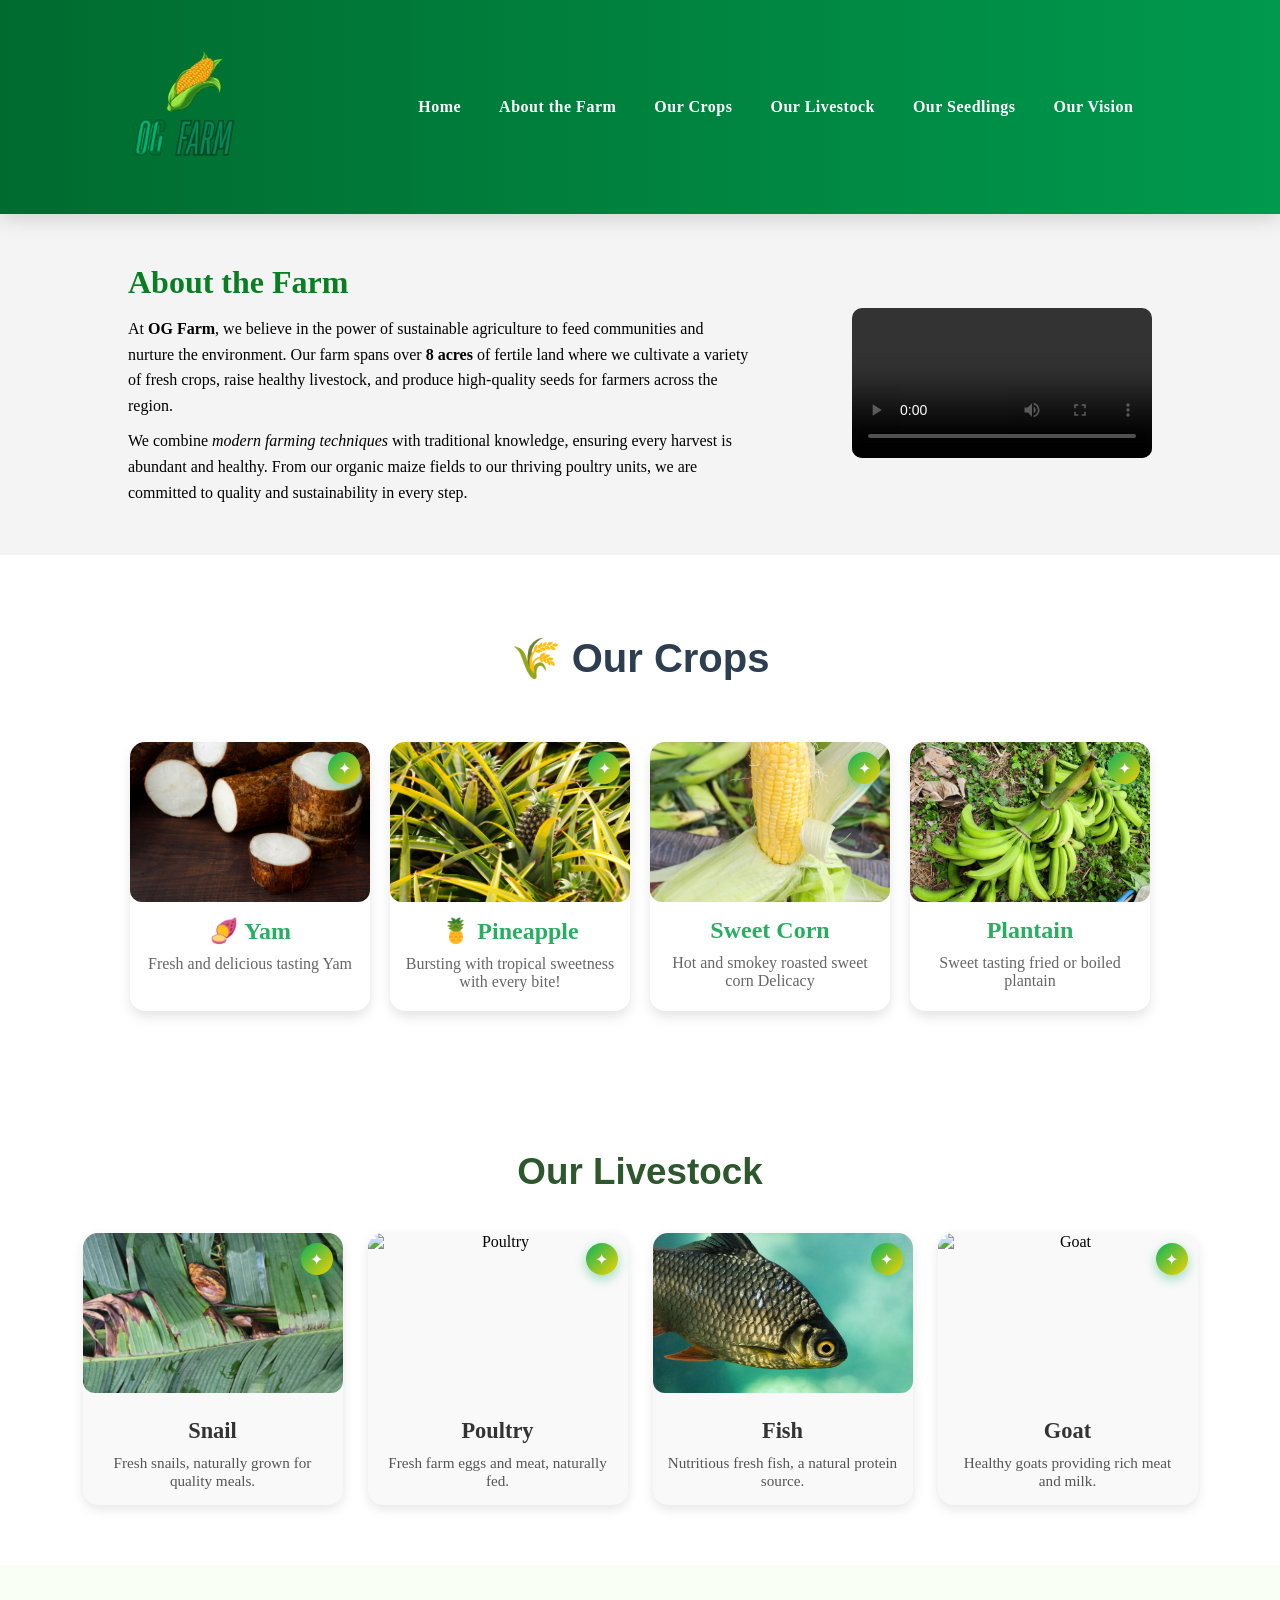
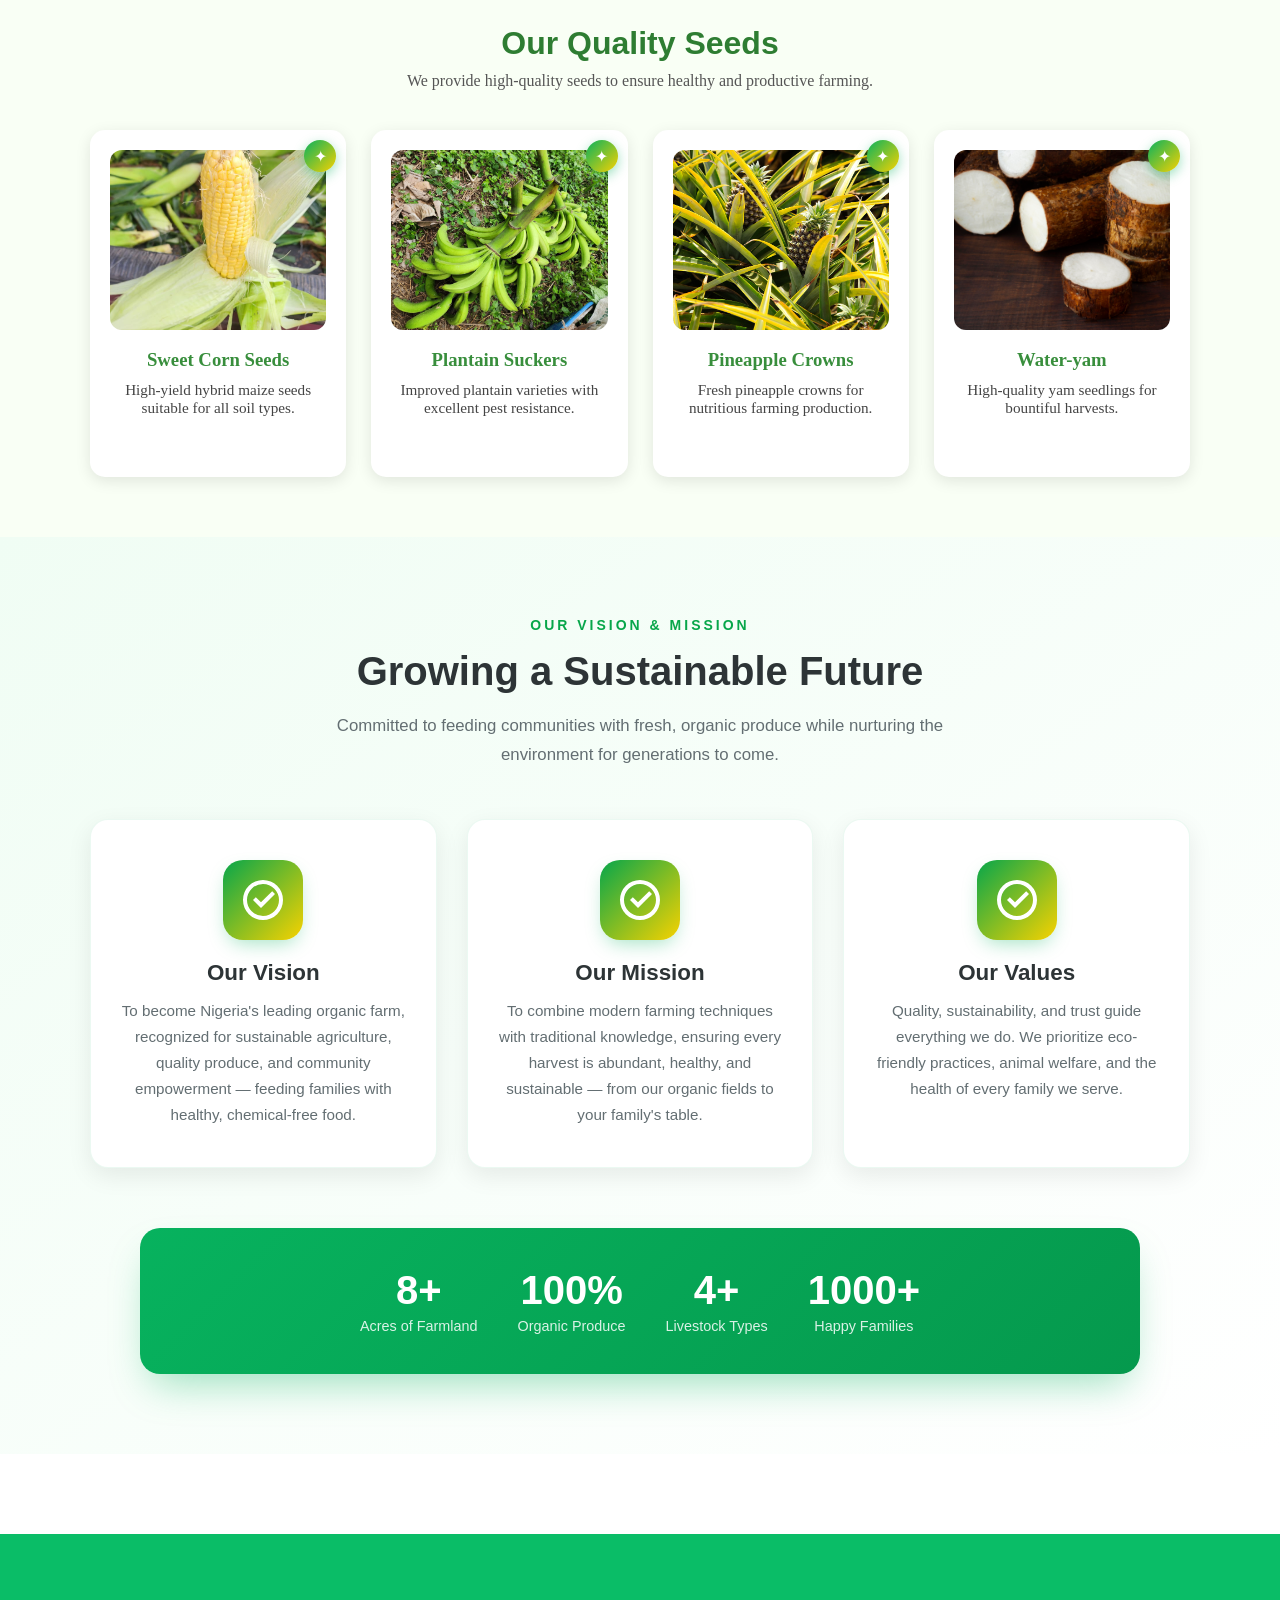
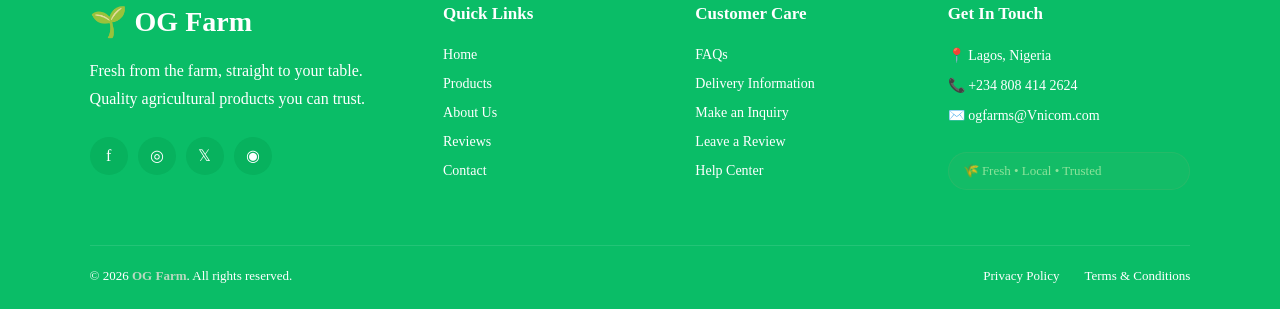
==== About.html @ d3a4b9f3 "initial" ====
<!DOCTYPE html>
<html lang="en">
<head>
    <meta charset="UTF-8">
    <meta name="viewport" content="width=device-width, initial-scale=1.0">
    <title>About the farm</title>
    <link rel="stylesheet" href="About.css">

</head>
<body>
    <header class="header-container">
        <div class="logo">
            <img src="./ABOUT_IMG_FOLDER/Logo copy.png" alt="Logo" />
        </div>
        <nav class="navbar-container">
            <ul class="nav-links" id="navLinks">
                <li><a href="./index.html">Home</a></li>
                <li><a href="#about-section">About the Farm</a></li>
                <li><a href="#crops-section">Our Crops</a></li>
                <li><a href="#livestock-section">Our Livestock</a></li>
                <li><a href="#seeds-section">Our Seedlings</a></li>
                <li><a href="#Vision">Our Vision</a></li>
            </ul>
            <div class="hamburger" id="hamburger" onclick="toggleMenu()">
                <span></span>
                <span></span>
                <span></span>
            </div>
        </nav>
    </header>
    <section id="about-section"></section>

    <section class="about-section">
        <div class="about-content">
            <div class="about-text">
                <h2>About the Farm</h2>
                <p>At <strong>OG Farm</strong>, we believe in the power of sustainable agriculture to feed communities and nurture the environment. Our farm spans over <strong>8 acres</strong> of fertile land where we cultivate a variety of fresh crops, raise healthy livestock, and produce high-quality seeds for farmers across the region.</p>
                
                <p>We combine <em>modern farming techniques</em> with traditional knowledge, ensuring every harvest is abundant and healthy. From our organic maize fields to our thriving poultry units, we are committed to quality and sustainability in every step.</p>
            </div>
            <div class="about-video">
                <video controls>
                    <source src="./ABOUT_IMG_FOLDER/WhatsApp Video 2025-08-15 at 6.25.29 AM.mp4" type="video/mp4">
                    Your browser does not support the video tag.
                </video>
        </div>
    </section>

    <!-- Our Crops Section -->
    <section id="crops-section"></section>
    <section class="crops-section">
      <h2>🌾 Our Crops</h2>
      
    
      <div class="crops-container">
        <div class="crop-card">
          <div class="image-wrapper">
            <img src="./ABOUT_IMG_FOLDER/white-yam.jpg" alt="Yam" class="front">
            <img src="./ABOUT_IMG_FOLDER/fried-yam.jpg" alt="Yam Meal" class="back">
          </div>
          <h3>🍠 Yam</h3>
          <p>Fresh and delicious tasting Yam</p>
          <div class="surprise-indicator">
            <span class="indicator-dot">✦</span>
            <div class="surprise-popup">
              <span class="surprise-emoji">🍠</span>
              <p>Did you know? Yam is one of the oldest cultivated crops in Africa!</p>
            </div>
          </div>
        </div>
    
        <div class="crop-card">
          <div class="image-wrapper">
            <img src="./ABOUT_IMG_FOLDER/pineapple-plant.jpg" alt="Pineapple" class="front">
            <img src="./ABOUT_IMG_FOLDER/pineapple-drink.jpg" alt="Pineapple Drink" class="back">
          </div>
          <h3>🍍 Pineapple</h3>
          <p>Bursting with tropical sweetness with every bite!</p>
          <div class="surprise-indicator">
            <span class="indicator-dot">✦</span>
            <div class="surprise-popup">
              <span class="surprise-emoji">🍍</span>
              <p>Surprise! Pineapples take up to 2 years to fully grow!</p>
            </div>
          </div>
        </div>
    
        <div class="crop-card">
          <div class="image-wrapper">
            <img src="./ABOUT_IMG_FOLDER/corn-maize.jpg" alt=" Sweet Corn" class="front">
            <img src="./ABOUT_IMG_FOLDER/grilled-corn-cobs-wood-background.jpg" alt="Corn Dish" class="back">
          </div>
          <h3>Sweet Corn</h3>
          <p>Hot and smokey roasted sweet corn Delicacy</p>
          <div class="surprise-indicator">
            <span class="indicator-dot">✦</span>
            <div class="surprise-popup">
              <span class="surprise-emoji">🌽</span>
              <p>Fun fact: One corn cob has about 800 kernels!</p>
            </div>
          </div>
        </div>

        <div class="crop-card">
          <div class="image-wrapper">
            <img src="./ABOUT_IMG_FOLDER/plantain.jpg" alt="Plantain" class="front">
            <img src="./ABOUT_IMG_FOLDER/fried-plantain.jpg" alt="Plantain Dish" class="back">
          </div>
          <h3>Plantain</h3>
          <p>Sweet tasting fried or boiled plantain</p>
          <div class="surprise-indicator">
            <span class="indicator-dot">✦</span>
            <div class="surprise-popup">
              <span class="surprise-emoji">🍌</span>
              <p>Surprise! Plantains are a great source of potassium and fiber!</p>
            </div>
          </div>
        </div>
      </div>
    </section>
<section id="livestock-section"></section>
<section class="livestock-section">
    <h2>Our Livestock</h2>
    <div class="livestock-cards">
  
      
      <div class="card">
        <div class="image-wrapper">
          <img src="./ABOUT_IMG_FOLDER/snail-in-pen.png" alt="Snail" class="front">
          <img src="./ABOUT_IMG_FOLDER/snail-meat.jpg" alt="Snail Dish" class="back">
        </div>
        <div class="card-content">
          <h3>Snail</h3>
          <p>Fresh snails, naturally grown for quality meals.</p>
        </div>
        <div class="surprise-indicator">
          <span class="indicator-dot">✦</span>
          <div class="surprise-popup">
            <span class="surprise-emoji">🐌</span>
            <p>Surprise! Snails can sleep for up to 3 years!</p>
          </div>
        </div>
      </div>
  
      <!-- Poultry -->
      <div class="card">
        <div class="image-wrapper">
          <img src="./ABOUT_IMG_FOLDER/brown-hens-farm.jpg" alt="Poultry" class="front">
          <img src="./ABOUT_IMG_FOLDER/chicken-dish.jpg" alt="chicken Dish" class="back">
        </div>
        <div class="card-content">
          <h3>Poultry</h3>
          <p>Fresh farm eggs and meat, naturally fed.</p>
        </div>
        <div class="surprise-indicator">
          <span class="indicator-dot">✦</span>
          <div class="surprise-popup">
            <span class="surprise-emoji">🐔</span>
            <p>Fun fact: A hen can lay about 300 eggs per year!</p>
          </div>
        </div>
      </div>
  
      
      <div class="card">
        <div class="image-wrapper">
          <img src="./ABOUT_IMG_FOLDER/fish-pond.jpg" alt="Fish" class="front">
          <img src="./ABOUT_IMG_FOLDER/fried-fish.jpg" alt="Fish Dish" class="back">
        </div>
        <div class="card-content">
          <h3>Fish</h3>
          <p> Nutritious fresh fish, a natural protein source.</p>
        </div>
        <div class="surprise-indicator">
          <span class="indicator-dot">✦</span>
          <div class="surprise-popup">
            <span class="surprise-emoji">🐟</span>
            <p>Surprise! Fish are rich in Omega-3 for a healthy heart!</p>
          </div>
        </div>
      </div>
  
      
      <div class="card">
        <div class="image-wrapper">
          <img src="./ABOUT_IMG_FOLDER/goat-standing-farm-looking-away.jpg" alt="Goat" class="front">
          <img src="./ABOUT_IMG_FOLDER/suya.jpg" alt="Goat Meat Dish" class="back">
          </div>
        <div class="card-content">
          <h3>Goat</h3>
          <p>Healthy goats providing rich meat and milk.</p>
        </div>
        <div class="surprise-indicator">
          <span class="indicator-dot">✦</span>
          <div class="surprise-popup">
            <span class="surprise-emoji">🐐</span>
            <p>Did you know? Goats have rectangular pupils for wide vision!</p>
          </div>
        </div>
      </div>
  
    </div>
  </section>

  
  
 

  <section id="seeds-section"></section>
  <div class="seeds-section">
    <h2>Our Quality Seeds</h2>
    <p>We provide high-quality seeds to ensure healthy and productive farming.</p>
  
    <div class="seeds-container">
      <!-- Seed Card 1 -->
      <div class="seed-card">
        <img src="./ABOUT_IMG_FOLDER/corn-maize.jpg" alt="Sweet Corn Seed">
        <h3>Sweet Corn Seeds</h3>
        <p>High-yield hybrid maize seeds suitable for all soil types.</p>
        <div class="surprise-indicator">
          <span class="indicator-dot">✦</span>
          <div class="surprise-popup">
            <span class="surprise-emoji">🌱</span>
            <p>Surprise! These seeds germinate in just 7-10 days!</p>
          </div>
        </div>
      </div>
  
      <!-- Seed Card 2 -->
      <div class="seed-card">
        <img src="./ABOUT_IMG_FOLDER/plantain.jpg" alt="Plantain Suckers">
        <h3>Plantain Suckers</h3>
        <p>Improved plantain varieties with excellent pest resistance.</p>
        <div class="surprise-indicator">
          <span class="indicator-dot">✦</span>
          <div class="surprise-popup">
            <span class="surprise-emoji">🌿</span>
            <p>Fun fact: Plantain suckers can produce fruit in 9 months!</p>
          </div>
        </div>
      </div>
  
      <!-- Seed Card 3 -->
      <div class="seed-card">
        <img src="./ABOUT_IMG_FOLDER/pineapple-plant.jpg" alt="Pineapple Crowns">
        <h3>Pineapple Crowns</h3>
        <p>Fresh pineapple crowns for nutritious farming production.</p>
        <div class="surprise-indicator">
          <span class="indicator-dot">✦</span>
          <div class="surprise-popup">
            <span class="surprise-emoji">🍍</span>
            <p>Surprise! Pineapple crowns regrow into new plants!</p>
          </div>
        </div>
      </div>

      <div class="seed-card">
        <img src="./ABOUT_IMG_FOLDER/white-yam.jpg" alt="Water-yam seedlings">
        <h3>Water-yam</h3>
        <p>High-quality yam seedlings for bountiful harvests.</p>
        <div class="surprise-indicator">
          <span class="indicator-dot">✦</span>
          <div class="surprise-popup">
            <span class="surprise-emoji">🌾</span>
            <p>Did you know? Yam seedlings can yield up to 20 tubers each!</p>
          </div>
        </div>
      </div>

    </div>
  </div>

  <section id="Vision"></section>

  <section class="vision-section">
    <div class="vision-header">
      <h5>OUR VISION & MISSION</h5>
      <h2>Growing a Sustainable Future</h2>
      <p>Committed to feeding communities with fresh, organic produce while nurturing the environment for generations to come.</p>
    </div>

    <div class="vision-grid">
      <div class="vision-card vision">
        <div class="vision-icon">
          <svg xmlns="http://www.w3.org/2000/svg" width="48" height="48" viewBox="0 0 24 24"><path fill="currentColor" d="M12 2a10 10 0 1 0 10 10A10 10 0 0 0 12 2m0 18a8 8 0 1 1 8-8a8 8 0 0 1-8 8m4.59-12.42L11 13.17l-2.59-2.58L7 12l4 4l7-7z"/></svg>
        </div>
        <h3>Our Vision</h3>
        <p>To become Nigeria's leading organic farm, recognized for sustainable agriculture, quality produce, and community empowerment — feeding families with healthy, chemical-free food.</p>
      </div>

      <div class="vision-card mission">
        <div class="vision-icon">
          <svg xmlns="http://www.w3.org/2000/svg" width="48" height="48" viewBox="0 0 24 24"><path fill="currentColor" d="M12 2a10 10 0 1 0 10 10A10 10 0 0 0 12 2m0 18a8 8 0 1 1 8-8a8 8 0 0 1-8 8m4.59-12.42L11 13.17l-2.59-2.58L7 12l4 4l7-7z"/></svg>
        </div>
        <h3>Our Mission</h3>
        <p>To combine modern farming techniques with traditional knowledge, ensuring every harvest is abundant, healthy, and sustainable — from our organic fields to your family's table.</p>
      </div>
      <div class="vision-card values">
        <div class="vision-icon">
          <svg xmlns="http://www.w3.org/2000/svg" width="48" height="48" viewBox="0 0 24 24"><path fill="currentColor" d="M12 2a10 10 0 1 0 10 10A10 10 0 0 0 12 2m0 18a8 8 0 1 1 8-8a8 8 0 0 1-8 8m4.59-12.42L11 13.17l-2.59-2.58L7 12l4 4l7-7z"/></svg>
        </div>
        <h3>Our Values</h3>
        <p>Quality, sustainability, and trust guide everything we do. We prioritize eco-friendly practices, animal welfare, and the health of every family we serve.</p>
      </div>
    </div>

    <section id="Vision">
    <div class="vision-stats">
      <div class="stat-item">
        <span class="stat-number">8+</span>
        <span class="stat-label">Acres of Farmland</span>
      </div>
      <div class="stat-item">
        <span class="stat-number">100%</span>
        <span class="stat-label">Organic Produce</span>
      </div>
      <div class="stat-item">
        <span class="stat-number">4+</span>
        <span class="stat-label">Livestock Types</span>
      </div>
      <div class="stat-item">
        <span class="stat-number">1000+</span>
        <span class="stat-label">Happy Families</span>
      </div>
    </div>
  </section>
</section>

  <footer class="og-footer">
    <div class="footer-container">

        <!-- Brand -->
        <div class="footer-brand">
            <div class="footer-logo">
                <span>🌱</span> OG Farm
            </div>

            <p>
                Fresh from the farm, straight to your table.
                Quality agricultural products you can trust.
            </p>

            <div class="social-icons">
                <a href="#" aria-label="Facebook">f</a>
                <a href="#" aria-label="Instagram">◎</a>
                <a href="#" aria-label="Twitter">𝕏</a>
                <a href="#" aria-label="WhatsApp">◉</a>
            </div>
        </div>


        <!-- Quick Links -->
        <div class="footer-column">
            <h3>Quick Links</h3>

            <a href="index.html">Home</a>
            <a href="products.html">Products</a>
            <a href="about.html">About Us</a>
            <a href="reviews.html">Reviews</a>
            <a href="contact.html">Contact</a>
        </div>


        <!-- Customer Care -->
        <div class="footer-column">
            <h3>Customer Care</h3>

            <a href="#">FAQs</a>
            <a href="#">Delivery Information</a>
            <a href="#">Make an Inquiry</a>
            <a href="#">Leave a Review</a>
            <a href="#">Help Center</a>
        </div>


        <!-- Contact -->
        <div class="footer-column contact-column">
            <h3>Get In Touch</h3>

            <p>📍 Lagos, Nigeria</p>
            <p>📞 +234 808 414 2624</p>
            <p>✉️ ogfarms@Vnicom.com</p>

            <div class="footer-badge">
                🌾 Fresh • Local • Trusted
            </div>
        </div>

    </div>


    <!-- Bottom -->
    <div class="footer-bottom">

        <p>
            © 2026 <strong>OG Farm</strong>. All rights reserved.
        </p>

        <div class="legal-links">
            <a href="#">Privacy Policy</a>
            <a href="#">Terms & Conditions</a>
        </div>

    </div>
  </footer>


<script src="about.js"></script>
</body>
</html>
---- About.css ----
*{
    margin: 0;
    padding: 0;
    box-sizing: border-box;
}

.header-container{
    display: flex;
    align-items: center;
    justify-content: space-between;
    background: linear-gradient(90deg, #006B2E, #00994D);
    padding: 15px 50px;
    display: flex; /* center nav horizontally */
    align-items: center;     /* center nav vertically */
    box-shadow: 0 4px 20px rgba(0, 0, 0, 0.15);
    position: sticky;
    top: 0;
    z-index: 100;
}
.navbar-container { 
    display: flex;
    flex: 2;
    justify-content: center;
    align-items: center;

}
.logo img {
    flex: 1;
    margin-bottom: 30px;
       max-height: 150px; /* adjust size */
    width: auto;      /* prevent stretch */
    object-fit: contain;
    transition: transform 0.3s ease;
}

.logo img:hover {
    transform: scale(1.05);
}


/* Nav Links */
.nav-links {
   
    list-style: none;
    display: flex;
    gap: 30px; /* spacing between links */
    margin: 0;
    padding: 0;
}

/* Links */
.nav-links a {
    
    color: white;
    text-decoration: none;
    font-size: 16px;
    font-weight: 600;
    position: relative;
    padding: 8px 4px;
    transition: color 0.3s ease;
    letter-spacing: 0.5px;
}

/* Cool underline animation */
.nav-links a::after {
    content: "";
    position: absolute;
    left: 0;
    bottom: 0;
    width: 0%;
    height: 3px;
    background: linear-gradient(90deg, #f7d200, #ff8c00);
    border-radius: 3px;
    transition: width 0.3s ease;
}

.nav-links a:hover::after {
    width: 100%;
}

.nav-links a:hover {
    color: #ffeb3b;
}

/* Hamburger Menu */
.hamburger {
    display: none;
    flex-direction: column;
    cursor: pointer;
    gap: 5px;
    padding: 8px;
    border-radius: 8px;
    transition: background 0.3s ease;
}

.hamburger:hover {
    background: rgba(255, 255, 255, 0.1);
}

.hamburger span {
    display: block;
    width: 28px;
    height: 3px;
    background: #ffffff;
    border-radius: 3px;
    transition: transform 0.3s ease, opacity 0.3s ease;
}

.hamburger.active span:nth-child(1) {
    transform: translateY(8px) rotate(45deg);
}

.hamburger.active span:nth-child(2) {
    opacity: 0;
}

.hamburger.active span:nth-child(3) {
    transform: translateY(-8px) rotate(-45deg);
}

/* Responsive Navbar */
@media (max-width: 1024px) {
    .header-container {
        padding: 15px 30px;
    }

    .nav-links {
        gap: 20px;
    }

    .nav-links a {
        font-size: 14px;
    }
}

@media (max-width: 768px) {
    .header-container {
        padding: 12px 20px;
    }

    .hamburger {
        display: flex;
    }

    .nav-links {
        position: fixed;
        top: 0;
        right: -100%;
        width: 70%;
        max-width: 300px;
        height: 100vh;
        background: linear-gradient(180deg, #006B2E, #00994D);
        flex-direction: column;
        justify-content: center;
        align-items: center;
        gap: 30px;
        transition: right 0.4s ease;
        box-shadow: -5px 0 20px rgba(0, 0, 0, 0.2);
        z-index: 99;
    }

    .nav-links.active {
        right: 0;
    }

    .nav-links a {
        font-size: 18px;
        padding: 10px 20px;
    }

    .nav-links a::after {
        bottom: 0;
    }
}


/*My About Section*/

.about-section {
    padding: 50px 10%;
    background-color: #f4f4f4;
}

.about-content {
    display: flex;
    justify-content: space-between;
    gap: 100px;
    align-items: center;
    flex-wrap: wrap;
}

.about-text {
    flex: 1;
    min-width: 280px;
}

.about-text h2 {
    font-size: 2rem;
    color: #087f23;
    margin-bottom: 15px;
}

.about-text p {
    line-height: 1.6;
    margin-top: 10px;
}

.about-video {

    min-width: 280px;
}

.about-video video {
    width: 100%;
    max-width: 500px;
    border-radius: 10px;
    outline: none;
}

/* Our Crops Section */
.crops-section {
    padding: 80px 20px;
    background: #fff;
    text-align: center;
}

.crops-section h2 {
    font-size: 2.5rem;
    color: #2c3e50;
    margin-bottom: 10px;
    font-family: 'Segoe UI', Tahoma, Geneva, Verdana, sans-serif;
}

.crops-header h2 {
    font-size: 2.5rem;
    color: #2c3e50;
    margin-bottom: 10px;
}

.crops-header p {
    font-size: 1.2rem;
    color: #555;
    margin-bottom: 40px;
}

.crops-grid {
    display: grid;
    grid-template-columns: repeat(auto-fit, minmax(250px, 1fr));
    gap: 30px;
    max-width: 1200px;
    margin: auto;
}

.crop-card {
    position: relative;
    background: #f8f9fa;
    border-radius: 15px;
    box-shadow: 0 6px 20px rgba(0,0,0,0.1);
    overflow: hidden;
    transition: transform 0.3s ease, box-shadow 0.3s ease;
}

.crop-card:hover {
    transform: translateY(-10px);
    box-shadow: 0 12px 30px rgba(0,0,0,0.2);
    font-weight: bold;
}

.crop-card img {
    width: 100%;
    height: 200px;
    object-fit: cover;
}

.crop-card h3 {
    margin: 15px 0 10px;
    font-size: 1.5rem;
    color: #27ae60;
}

.crop-card p {
    font-size: 1rem;
    color: #666;
    padding: 0 15px 20px;
}


.livestock-section {
    text-align: center;
    padding: 60px 20px;
    background: #fff;
  }
  
  .livestock-section h2 {
    font-size: 2.3rem;
    margin-bottom: 40px;
    color: #2d572c; /* farm green */
    font-family: 'Segoe UI', Tahoma, Geneva, Verdana, sans-serif;
  }
  
  .livestock-cards {
    display: flex;
    justify-content: center;
    gap: 25px;
    flex-wrap: wrap;
  }
  
  .card {
    position: relative;
    background: #f9f9f9;
    border-radius: 15px;
    box-shadow: 0 4px 12px rgba(0,0,0,0.1);
    overflow: hidden;
    max-width: 260px;
    transition: transform 0.3s ease;
  }
  
  .card:hover {
    transform: translateY(-8px);
  }
  
  .card img {
    width: 100%;
    height: 180px;
    object-fit: cover;
  }
  
  .card-content {
    padding: 15px;
  }
  
  .card-content h3 {
    margin: 10px 0;
    font-size: 1.4rem;
    color: #333;
  }
  
  .card-content p {
    font-size: 0.95rem;
    color: #555;
  }

  .crops-container, .livestock-container {
    padding-top: 50px;
    display: flex;
    gap: 20px;
    justify-content: center;
    flex-wrap: wrap;
  }
  
  .crop-card, .livestock-card {
    width: 240px;
    background: #fff;
    box-shadow: 0 6px 12px rgba(0,0,0,0.1); 
    text-align: center;
    transition: transform 0.3s ease, box-shadow 0.3s ease;
  }
  
  .crop-card:hover, .livestock-card:hover {
    transform: translateY(-8px);
    transform: scale(1.2); /* zoom forward */
    box-shadow: 0 12px 24px rgba(0,0,0,0.2);
     z-index: 10; /* make sure it comes on top */
  }
  
  .image-wrapper {
    position: relative;
    width: 100%;
    height: 160px;
    overflow: hidden;
    border-radius: 12px;
  }
  
  .image-wrapper img {
    position: absolute;
    width: 100%;
    height: 100%;
    object-fit: cover;
    left: 0;
    top: 0;
    transition: opacity 0.6s ease;
  }
  
  .image-wrapper .back {
    opacity: 0;
  }
  
  .image-wrapper:hover .front {
    opacity: 0;
  }
  
  .image-wrapper:hover .back {
    opacity: 1;
  }

  .seeds-section {
    padding: 60px 20px;
    text-align: center;
    background: #f9fff5;
  }
  
  .seeds-section h2 {
    font-size: 2rem;
    color: #2e7d32;
    margin-bottom: 10px;
    font-family: 'Segoe UI', Tahoma, Geneva, Verdana, sans-serif;
  }
  
  .seeds-section p {
    color: #555;
    margin-bottom: 40px;
  }
  
  .seeds-container {
    display: grid;
    grid-template-columns: repeat(auto-fit, minmax(250px, 1fr));
    gap: 25px;
    max-width: 1100px;
    margin: 0 auto;
  }
  
  .seed-card {
    position: relative;
    background: #fff;
    border-radius: 15px;
    padding: 20px;
    box-shadow: 0 4px 15px rgba(0,0,0,0.1);
    transition: transform 0.3s ease, box-shadow 0.3s ease;
  }
  
  .seed-card:hover {
    transform: translateY(-8px);
    box-shadow: 0 8px 20px rgba(0,0,0,0.15);
  }
  
  .seed-card img {
    width: 100%;
    height: 180px;
    object-fit: cover;
    border-radius: 12px;
    margin-bottom: 15px;
  }
  
  .seed-card h3 {
    color: #388e3c;
    margin-bottom: 10px;
  }
  
  .seed-card p {
    font-size: 0.95rem;
    color: #444;
  }




  .surprise-indicator {
    position: absolute;
    top: 10px;
    right: 10px;
    z-index: 20;
  }

  .indicator-dot {
    display: inline-flex;
    align-items: center;
    justify-content: center;
    width: 32px;
    height: 32px;
    background: linear-gradient(135deg, #07b25e, #f7d200);
    color: #ffffff;
    font-size: 16px;
    border-radius: 50%;
    cursor: pointer;
    box-shadow: 0 4px 12px rgba(7, 178, 94, 0.4);
    transition: transform 0.3s ease, box-shadow 0.3s ease;
    animation: pulse 2s infinite;
  }

  @keyframes pulse {
    0% { box-shadow: 0 0 0 0 rgba(7, 178, 94, 0.5); }
    70% { box-shadow: 0 0 0 10px rgba(7, 178, 94, 0); }
    100% { box-shadow: 0 0 0 0 rgba(7, 178, 94, 0); }
  }

  .surprise-indicator:hover .indicator-dot {
    transform: scale(1.2) rotate(90deg);
  }

  .surprise-popup {
    position: absolute;
    top: 45px;
    right: 0;
    width: 220px;
    background: #ffffff;
    border-radius: 12px;
    padding: 15px;
    box-shadow: 0 12px 30px rgba(0, 0, 0, 0.2);
    border: 2px solid #07b25e;
    opacity: 0;
    visibility: hidden;
    transform: translateY(-10px) scale(0.9);
    transition: opacity 0.3s ease, transform 0.3s ease, visibility 0.3s;
    z-index: 30;
    text-align: center;
  }

  .surprise-popup::after {
    content: '';
    position: absolute;
    top: -10px;
    right: 10px;
    width: 0;
    height: 0;
    border-left: 10px solid transparent;
    border-right: 10px solid transparent;
    border-bottom: 10px solid #07b25e;
  }

  .surprise-indicator:hover .surprise-popup {
    opacity: 1;
    visibility: visible;
    transform: translateY(0) scale(1);
  }

  .surprise-emoji {
    display: block;
    font-size: 2.5rem;
    margin-bottom: 8px;
    animation: bounce 1s infinite;
  }

  @keyframes bounce {
    0%, 100% { transform: translateY(0); }
    50% { transform: translateY(-5px); }
  }

  .surprise-popup p {
    font-size: 0.85rem;
    color: #333;
    line-height: 1.5;
    font-weight: 500;
    margin: 0;
    padding: 0;
  }

  /* =========================
     VISION & MISSION SECTION
  ========================= */

  .vision-section {
    padding: 80px 20px;
    background: linear-gradient(145deg, #f0fdf4, #ffffff);
    text-align: center;
  }

  .vision-header {
    max-width: 700px;
    margin: 0 auto 50px;
  }

  .vision-header h5 {
    color: #07a64a;
    font-family: 'Segoe UI', Tahoma, Geneva, Verdana, sans-serif;
    font-size: 14px;
    letter-spacing: 3px;
    text-transform: uppercase;
    font-weight: 700;
    margin-bottom: 12px;
  }

  .vision-header h2 {
    font-family: 'Segoe UI', Tahoma, Geneva, Verdana, sans-serif;
    font-size: 2.5rem;
    font-weight: 800;
    color: #2d3436;
    margin-bottom: 15px;
    line-height: 1.3;
  }

  .vision-header p {
    font-family: 'Segoe UI', Tahoma, Geneva, Verdana, sans-serif;
    font-size: 1.05rem;
    color: #636e72;
    line-height: 1.7;
  }

  .vision-grid {
    display: grid;
    grid-template-columns: repeat(3, 1fr);
    gap: 30px;
    max-width: 1100px;
    margin: 0 auto 60px;
  }

  .vision-card {
    position: relative;
    background: #ffffff;
    border-radius: 18px;
    padding: 40px 30px;
    box-shadow: 0 8px 24px rgba(0, 0, 0, 0.08);
    border: 1px solid rgba(7, 178, 94, 0.08);
    transition: transform 0.35s ease, box-shadow 0.35s ease;
    overflow: hidden;
  }

  .vision-card::before {
    content: '';
    position: absolute;
    top: 0;
    left: 0;
    width: 100%;
    height: 4px;
    background: linear-gradient(90deg, #07b25e, #f7d200, #ff8c00);
    transform: scaleX(0);
    transform-origin: left;
    transition: transform 0.4s ease;
  }

  .vision-card:hover {
    transform: translateY(-10px);
    box-shadow: 0 20px 40px -12px rgba(7, 178, 94, 0.3);
  }

  .vision-card:hover::before {
    transform: scaleX(1);
  }

  .vision-icon {
    display: inline-flex;
    align-items: center;
    justify-content: center;
    width: 80px;
    height: 80px;
    border-radius: 20px;
    margin-bottom: 20px;
    color: #ffffff;
    background: linear-gradient(135deg, #07a64a, #f7d200);
    box-shadow: 0 8px 20px -6px rgba(7, 178, 94, 0.4);
    transition: transform 0.35s ease;
  }

  .vision-card:hover .vision-icon {
    transform: rotate(-8deg) scale(1.1);
  }

  .vision-card h3 {
    font-family: 'Segoe UI', Tahoma, Geneva, Verdana, sans-serif;
    font-size: 1.4rem;
    font-weight: 700;
    color: #2d3436;
    margin-bottom: 12px;
  }

  .vision-card p {
    font-family: 'Segoe UI', Tahoma, Geneva, Verdana, sans-serif;
    font-size: 0.95rem;
    color: #636e72;
    line-height: 1.7;
  }

  .vision-stats {
    display: flex;
    justify-content: center;
    gap: 40px;
    flex-wrap: wrap;
    max-width: 1000px;
    margin: 0 auto;
    padding: 40px 30px;
    background: linear-gradient(135deg, #07b25e, #05994d);
    border-radius: 20px;
    box-shadow: 0 20px 40px -12px rgba(7, 178, 94, 0.4);
  }

  .stat-item {
    display: flex;
    flex-direction: column;
    align-items: center;
    gap: 5px;
  }

  .stat-number {
    font-family: 'Segoe UI', Tahoma, Geneva, Verdana, sans-serif;
    font-size: 2.5rem;
    font-weight: 800;
    color: #ffffff;
  }

  .stat-label {
    font-family: 'Segoe UI', Tahoma, Geneva, Verdana, sans-serif;
    font-size: 0.9rem;
    color: rgba(255, 255, 255, 0.85);
    font-weight: 500;
  }

  /* Vision responsive */
  @media (max-width: 900px) {
    .vision-grid {
      grid-template-columns: 1fr;
      max-width: 500px;
    }
  }

  @media (max-width: 600px) {
    .vision-header h2 {
      font-size: 2rem;
    }

    .vision-stats {
      gap: 25px;
      padding: 30px 20px;
    }

    .stat-number {
      font-size: 2rem;
    }
  }
  
  /* =========================
   OG FARM FOOTER
========================= */

.og-footer {
    background:#0abd67;
    color: #dce9df;
    padding: 70px 7% 25px;
    margin-top: 80px;
}

.footer-container {
    max-width: 1300px;
    margin: auto;

    display: grid;
    grid-template-columns: 1.5fr 1fr 1fr 1.2fr;
    gap: 50px;
}




.footer-logo {
    font-size: 28px;
    font-weight: 700;
    color: #ffffff;

    display: flex;
    align-items: center;
    gap: 8px;
}

.footer-logo span {
    font-size: 30px;
}

.footer-brand p {
    max-width: 330px;

    color:#fff;
    line-height: 1.7;

    margin: 18px 0 25px;
}


/* COLUMNS */

.footer-column {
    display: flex;
    flex-direction: column;
    gap: 13px;
}

.footer-column h3 {
    color: #ffffff;
    font-size: 17px;

    margin-bottom: 10px;
}

.footer-column a {
    color: #fff;
    text-decoration: none;

    font-size: 14px;

    transition: 0.3s ease;
}

.footer-column a:hover {
    color: #78d68c;
    transform: translateX(4px);
}


/* CONTACT */

.contact-column p {
    margin: 0;

    color: #fff;
    font-size: 14px;
}

.footer-badge {
    margin-top: 15px;

    display: inline-block;

    background: rgba(92, 180, 107, 0.12);
    border: 1px solid rgba(92, 180, 107, 0.25);

    color: #8ee39b;

    padding: 10px 14px;

    border-radius: 30px;

    font-size: 13px;
}


/* SOCIAL ICONS */

.social-icons {
    display: flex;
    gap: 10px;
}

.social-icons a {
    width: 38px;
    height: 38px;
    display: flex;
    align-items: center;
    justify-content: center;
    border-radius: 50%;
    background:#07b25e;
    color: #ffffff;
    text-decoration: none;
    transition: 0.3s ease;
}

.social-icons a:hover {
    
    transform: translateY(-4px);
    background:#07b25e;
        transform: skewX(-8deg);

}   


/* BOTTOM */

.footer-bottom {
    max-width: 1300px;

    margin: 55px auto 0;
    padding-top: 22px;

    border-top: 1px solid rgba(255,255,255,0.1);

    display: flex;
    justify-content: space-between;
    align-items: center;

    gap: 20px;
}

.footer-bottom p {
    margin: 0;

    color: #fff;
    font-size: 13px;
}

.footer-bottom strong {
    color: #b9d9c0;
}

.legal-links {
    display: flex;
    gap: 25px;
}

.legal-links a {
    color: #fff;
    text-decoration: none;

    font-size: 13px;

    transition: 0.3s;
}

.legal-links a:hover {
    color: #78d68c;
        transform: skewX(-8deg);
}


html{
  scroll-behavior: smooth;
}
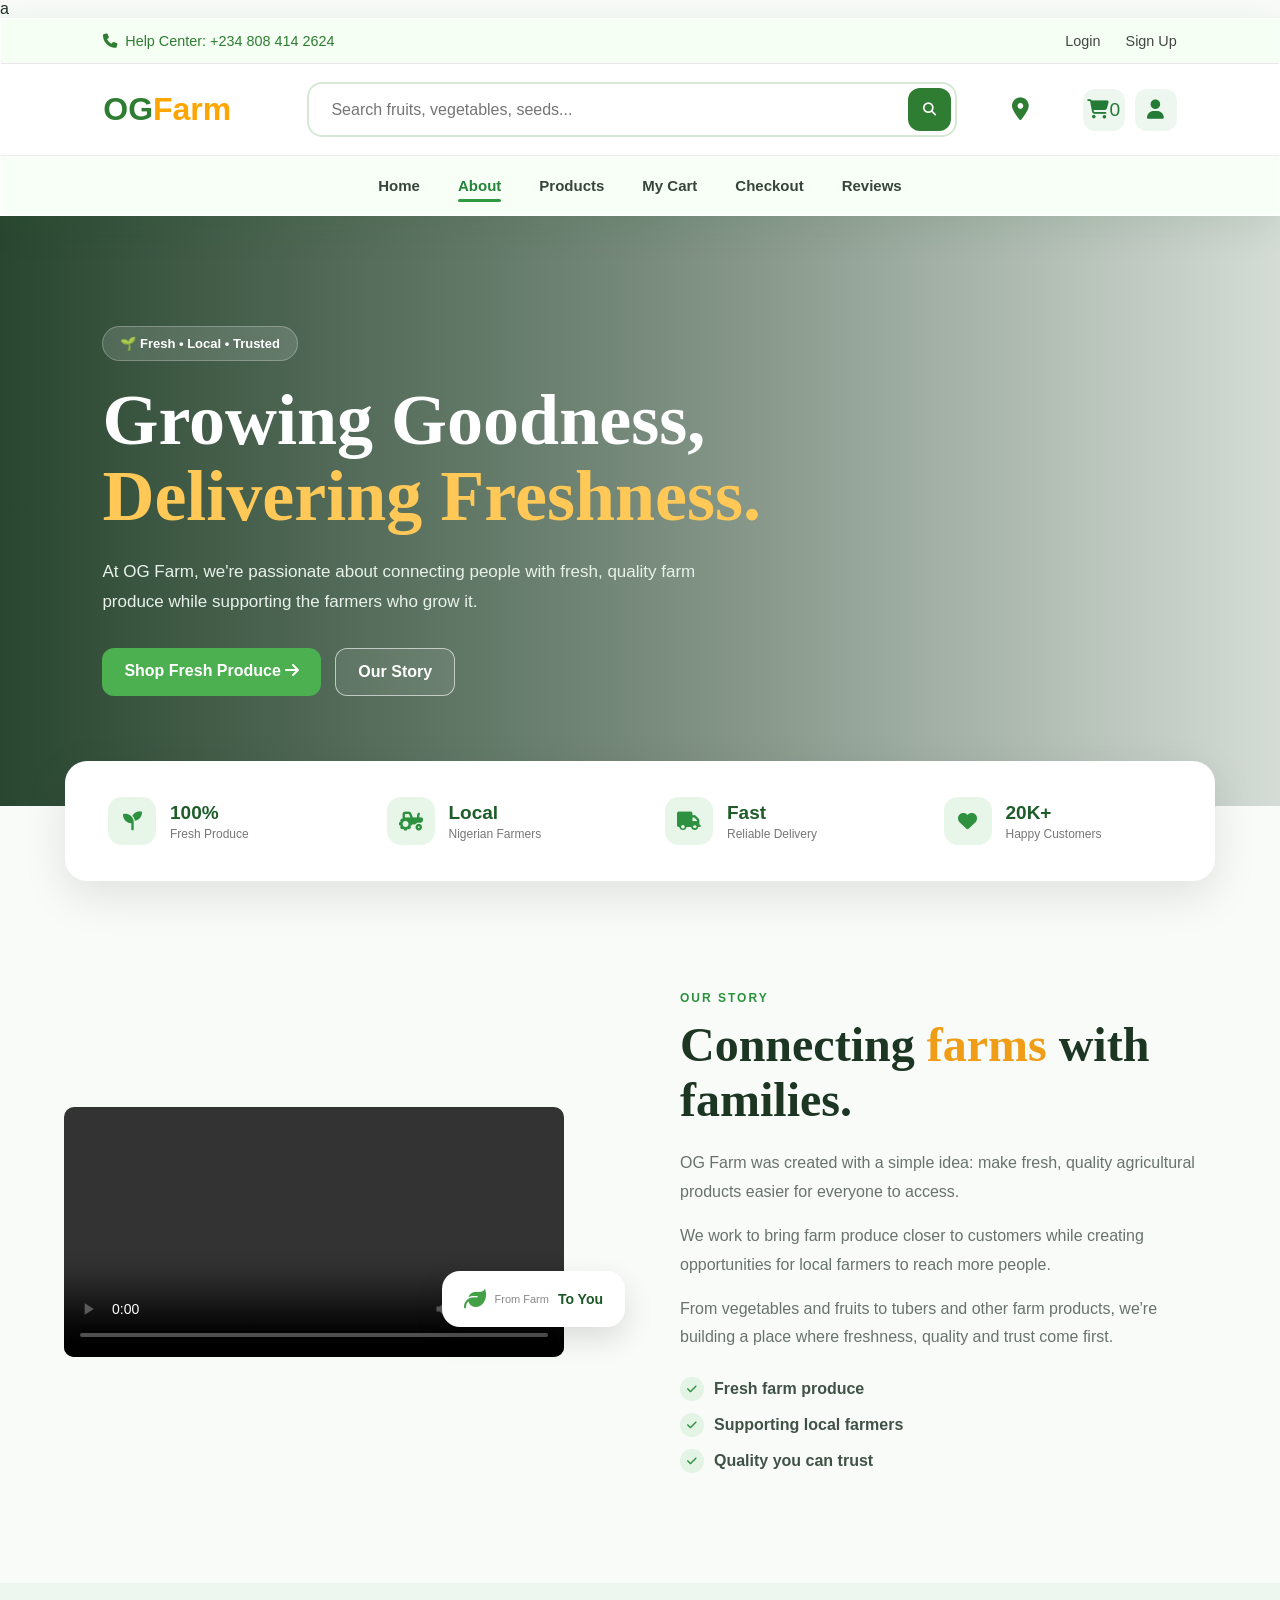
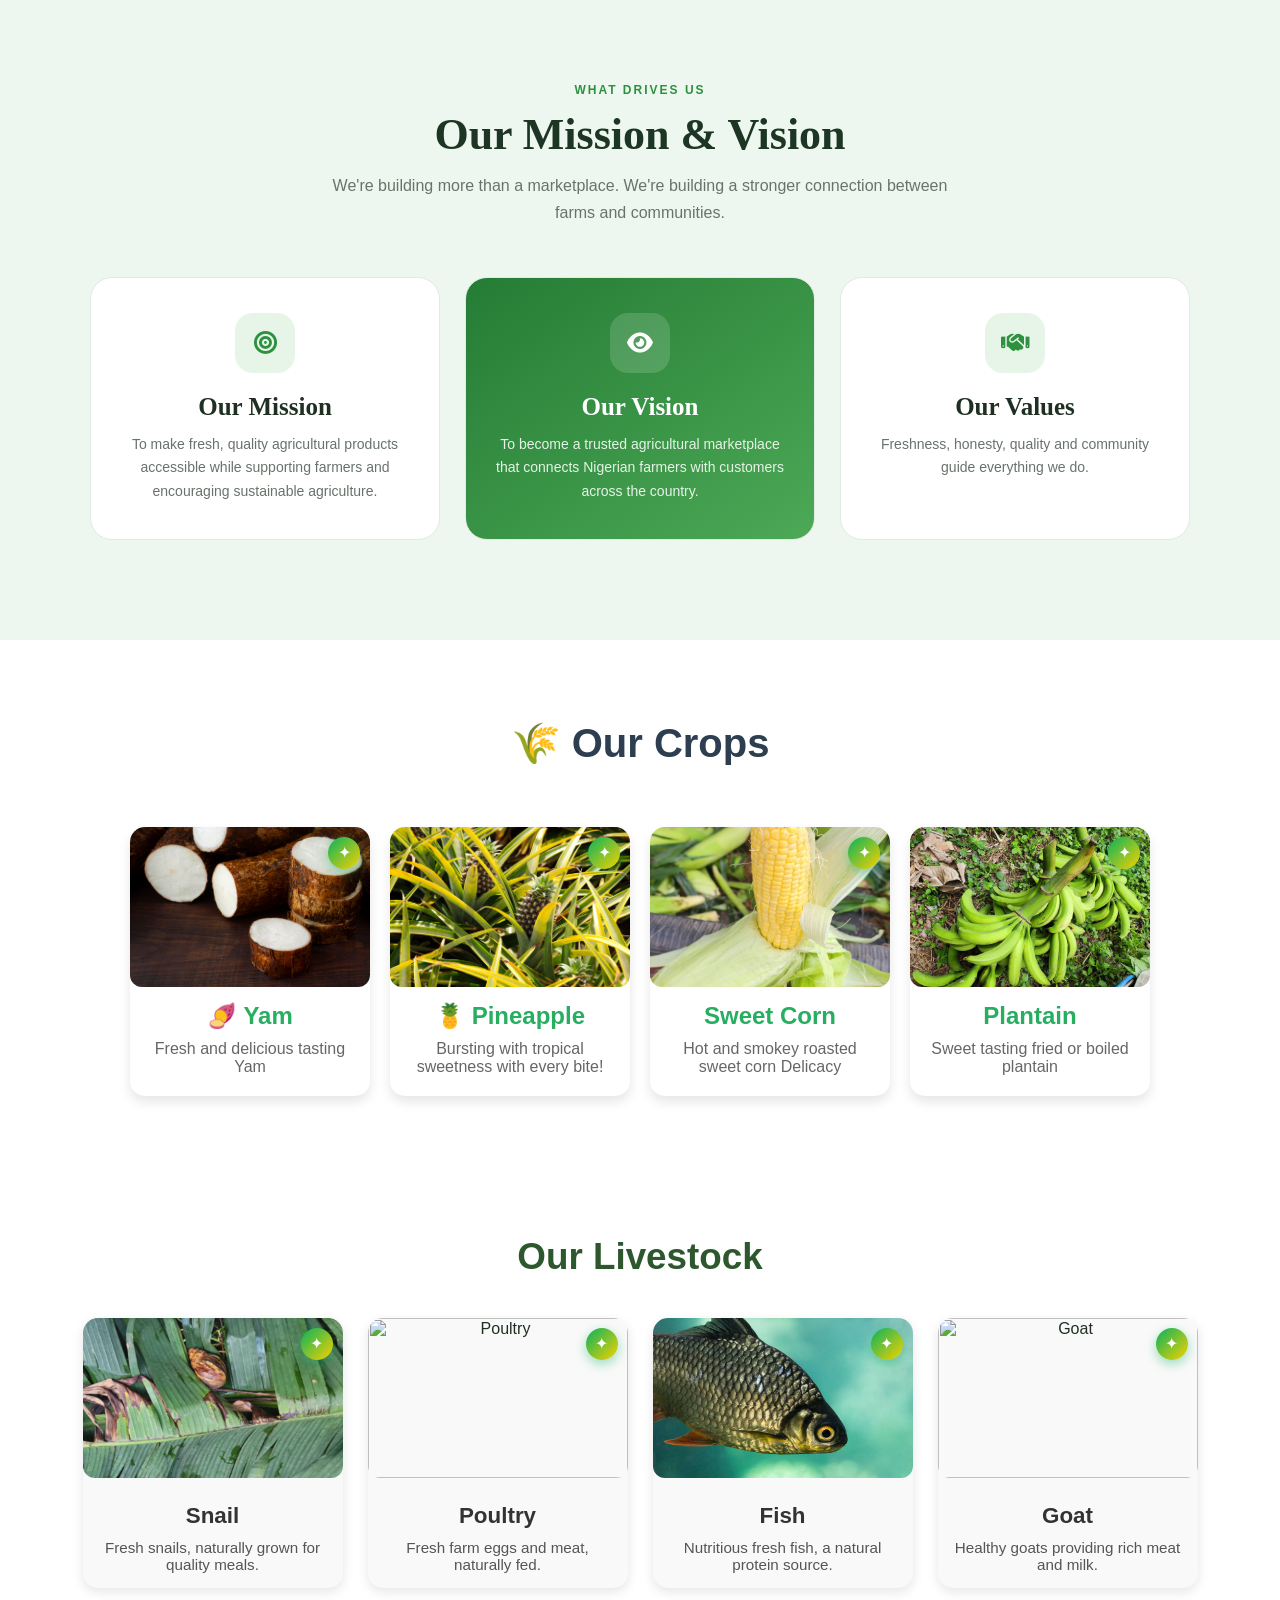
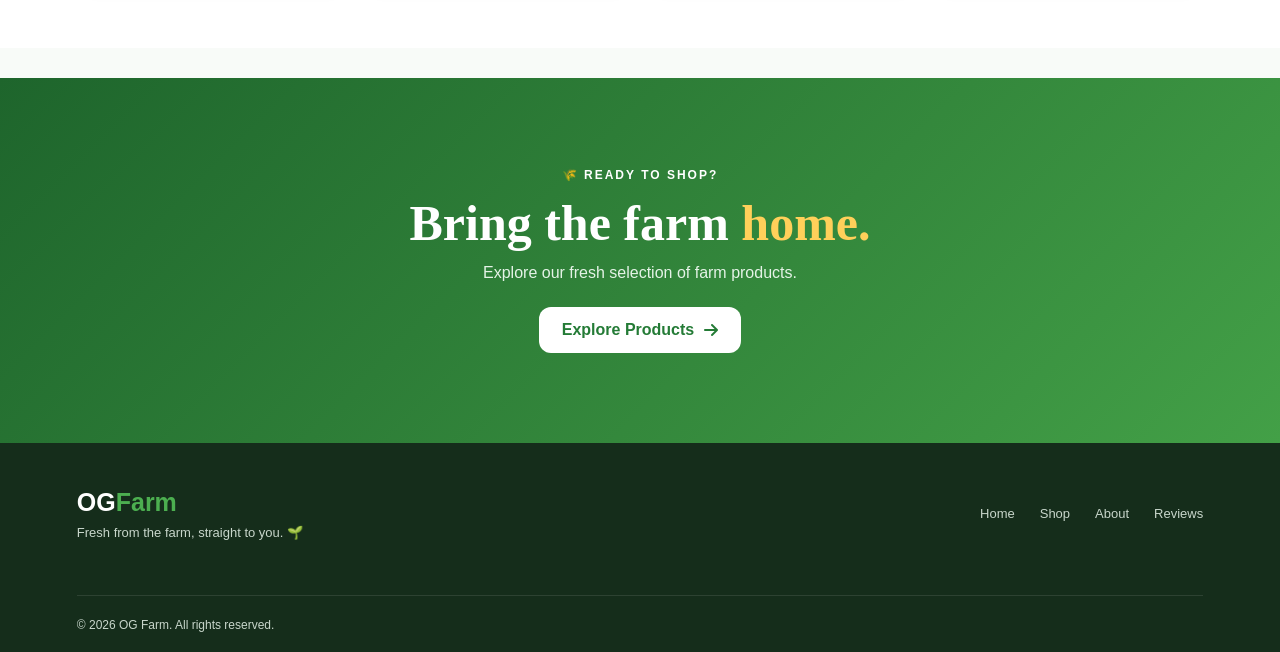
==== commit 8fb32752: "improved design" ====
--- a/About.html
+++ b/About.html
@@ -1,4 +1,4 @@
-<!DOCTYPE html>
+a<!DOCTYPE html>
 <html lang="en">
 <head>
     <meta charset="UTF-8">
@@ -8,45 +8,556 @@
 
 </head>
 <body>
-    <header class="header-container">
+ <!DOCTYPE html>
+<html lang="en">
+<head>
+    <meta charset="UTF-8">
+    <meta
+        name="viewport"
+        content="width=device-width, initial-scale=1.0"
+    >
+    <title>OG Farm | About Us</title>
+    <!-- Font Awesome -->
+    <link
+        rel="stylesheet"
+        href="https://cdnjs.cloudflare.com/ajax/libs/font-awesome/6.7.2/css/all.min.css"
+    >
+    <link
+        rel="stylesheet"
+        href="About.css"
+    >
+</head>
+<body>
+
+       <header class="product-header">
+
+    <!-- Top Bar -->
+    <div class="top-bar">
+
+        <div class="help-center">
+            <i class="fa-solid fa-phone"></i>
+            <span>Help Center: +234 808 414 2624</span>
+        </div>
+
+        <div class="top-right">
+
+            <div class="location-select">
+         
+               
+                <div class="country-select">
+
+    <img id="countryFlag" src="https://flagcdn.com/w40/ng.png" alt="Nigeria">
+
+    <select id="country">
+
+        <option value="ng">Nigeria</option>
+        <option value="gh">Ghana</option>
+        <option value="ke">Kenya</option>
+        <option value="za">South Africa</option>
+        <option value="eg">Egypt</option>
+        <option value="ma">Morocco</option>
+        <option value="tz">Tanzania</option>
+        <option value="ug">Uganda</option>
+        <option value="rw">Rwanda</option>
+        <option value="cm">Cameroon</option>
+
+    </select>
+
+</div>
+          
+            </div>
+
+            <a href="#">Login</a>
+
+            <a href="#">Sign Up</a>
+
+        </div>
+
+    </div>
+
+
+    <!-- Main Header -->
+    <div class="main-header">
+
         <div class="logo">
-            <img src="./ABOUT_IMG_FOLDER/Logo copy.png" alt="Logo" />
-        </div>
-        <nav class="navbar-container">
-            <ul class="nav-links" id="navLinks">
-                <li><a href="./index.html">Home</a></li>
-                <li><a href="#about-section">About the Farm</a></li>
-                <li><a href="#crops-section">Our Crops</a></li>
-                <li><a href="#livestock-section">Our Livestock</a></li>
-                <li><a href="#seeds-section">Our Seedlings</a></li>
-                <li><a href="#Vision">Our Vision</a></li>
-            </ul>
-            <div class="hamburger" id="hamburger" onclick="toggleMenu()">
-                <span></span>
-                <span></span>
-                <span></span>
-            </div>
-        </nav>
-    </header>
-    <section id="about-section"></section>
-
-    <section class="about-section">
-        <div class="about-content">
-            <div class="about-text">
-                <h2>About the Farm</h2>
-                <p>At <strong>OG Farm</strong>, we believe in the power of sustainable agriculture to feed communities and nurture the environment. Our farm spans over <strong>8 acres</strong> of fertile land where we cultivate a variety of fresh crops, raise healthy livestock, and produce high-quality seeds for farmers across the region.</p>
-                
-                <p>We combine <em>modern farming techniques</em> with traditional knowledge, ensuring every harvest is abundant and healthy. From our organic maize fields to our thriving poultry units, we are committed to quality and sustainability in every step.</p>
-            </div>
-            <div class="about-video">
+            <a href="index.html">OG<span>Farm</span></a>
+        </div>
+
+
+        <div class="search-box">
+
+            <input
+                type="search"
+                placeholder="Search fruits, vegetables, seeds..."
+            >
+
+            <button>
+                <i class="fa-solid fa-magnifying-glass"></i>
+            </button>
+
+        </div>
+
+<div class="delivery">
+
+    <i class="fa-solid fa-location-dot"></i>
+
+    <div class="delivery-select">
+
+        <small>Deliver to</small>
+
+        <div class="location-dropdowns">
+
+            <select id="stateSelect">
+                <option selected disabled>Select State</option>
+            </select>
+
+            <select id="lgaSelect">
+                <option selected disabled>Select LGA</option>
+            </select>
+
+        </div>
+
+    </div>
+
+</div>
+
+
+        <div class="header-icons">
+
+            <a href="cart.html" class="cart-link">
+
+    <i class="fa-solid fa-cart-shopping"></i>
+
+    <span class="cart-count" id="cartCount">0</span>
+
+</a>
+
+            </a>
+
+            <a href="#" class="account">
+                <i class="fa-solid fa-user"></i>
+            </a>
+
+        </div>
+
+    </div>
+
+
+    <!-- Navigation -->
+    <nav class="navbar">
+        <a href="./index.html">Home</a>
+        <a href="./About.html" class="active">About</a>
+        <a href="./product.html">Products</a>
+        <a href="./cart.html">My Cart</a>
+        <a href="./checkout.html">Checkout</a>
+        <a href="./Reviews.html">Reviews</a>
+
+    </nav>
+
+</header>
+
+
+
+
+
+
+
+<section class="about-hero">
+
+    <div class="hero-overlay"></div>
+
+
+    <div class="hero-content">
+
+        <span class="hero-tag">
+            🌱 Fresh • Local • Trusted
+        </span>
+
+
+        <h1>
+            Growing Goodness,
+            <span>Delivering Freshness.</span>
+        </h1>
+
+
+        <p>
+
+            At OG Farm, we're passionate about connecting
+            people with fresh, quality farm produce while
+            supporting the farmers who grow it.
+
+        </p>
+
+
+        <div class="hero-buttons">
+
+            <a
+                href="product.html"
+                class="primary-btn"
+            >
+
+                Shop Fresh Produce
+
+                <i class="fa-solid fa-arrow-right"></i>
+
+            </a>
+
+
+            <a
+                href="#our-story"
+                class="secondary-btn"
+            >
+
+                Our Story
+
+            </a>
+
+        </div>
+
+    </div>
+
+</section>
+
+
+
+<!-- ==========================================
+     QUICK STATS
+========================================== -->
+
+<section class="stats-section">
+
+    <div class="stats-container">
+
+
+        <div class="stat">
+
+            <div class="stat-icon">
+
+                <i class="fa-solid fa-seedling"></i>
+
+            </div>
+
+            <div>
+
+                <strong>
+                    100%
+                </strong>
+
+                <span>
+                    Fresh Produce
+                </span>
+
+            </div>
+
+        </div>
+
+
+
+        <div class="stat">
+
+            <div class="stat-icon">
+
+                <i class="fa-solid fa-tractor"></i>
+
+            </div>
+
+            <div>
+
+                <strong>
+                    Local
+                </strong>
+
+                <span>
+                    Nigerian Farmers
+                </span>
+
+            </div>
+
+        </div>
+
+
+
+        <div class="stat">
+
+            <div class="stat-icon">
+
+                <i class="fa-solid fa-truck"></i>
+
+            </div>
+
+            <div>
+
+                <strong>
+                    Fast
+                </strong>
+
+                <span>
+                    Reliable Delivery
+                </span>
+
+            </div>
+
+        </div>
+
+
+
+        <div class="stat">
+
+            <div class="stat-icon">
+
+                <i class="fa-solid fa-heart"></i>
+
+            </div>
+
+            <div>
+
+                <strong>
+                    20K+
+                </strong>
+
+                <span>
+                    Happy Customers
+                </span>
+
+            </div>
+
+        </div>
+
+    </div>
+
+</section>
+
+
+
+<!-- ==========================================
+     OUR STORY
+========================================== -->
+
+<section
+    class="story-section"
+    id="our-story"
+>
+
+    <div class="story-image">
+
+                  <div class="about-video">
                 <video controls>
-                    <source src="./ABOUT_IMG_FOLDER/WhatsApp Video 2025-08-15 at 6.25.29 AM.mp4" type="video/mp4">
+                    <source src="./ABOUT_IMG_FOLDER/0818.mp4" type="video/mp4">
                     Your browser does not support the video tag.
                 </video>
         </div>
-    </section>
-
-    <!-- Our Crops Section -->
+
+        <div class="image-badge">
+
+            <i class="fa-solid fa-leaf"></i>
+
+            <span>
+                From Farm
+            </span>
+
+            <strong>
+                To You
+            </strong>
+
+        </div>
+
+    </div>
+
+
+
+    <div class="story-content">
+
+        <span class="section-label">
+            OUR STORY
+        </span>
+
+
+        <h2>
+            Connecting
+            <span>farms</span>
+            with families.
+        </h2>
+
+
+        <p>
+
+            OG Farm was created with a simple idea:
+            make fresh, quality agricultural products
+            easier for everyone to access.
+
+        </p>
+
+
+        <p>
+
+            We work to bring farm produce closer to
+            customers while creating opportunities for
+            local farmers to reach more people.
+
+        </p>
+
+
+        <p>
+
+            From vegetables and fruits to tubers and
+            other farm products, we're building a place
+            where freshness, quality and trust come first.
+
+        </p>
+
+
+        <div class="story-points">
+
+            <div>
+
+                <i class="fa-solid fa-check"></i>
+
+                <span>
+                    Fresh farm produce
+                </span>
+
+            </div>
+
+
+            <div>
+
+                <i class="fa-solid fa-check"></i>
+
+                <span>
+                    Supporting local farmers
+                </span>
+
+            </div>
+
+
+            <div>
+
+                <i class="fa-solid fa-check"></i>
+
+                <span>
+                    Quality you can trust
+                </span>
+
+            </div>
+
+        </div>
+
+    </div>
+
+</section>
+
+
+
+<!-- ==========================================
+     MISSION / VISION
+========================================== -->
+
+<section class="mission-section">
+
+    <div class="section-heading">
+
+        <span>
+            WHAT DRIVES US
+        </span>
+
+        <h2>
+            Our Mission & Vision
+        </h2>
+
+        <p>
+            We're building more than a marketplace.
+            We're building a stronger connection between
+            farms and communities.
+        </p>
+
+    </div>
+
+
+
+    <div class="mission-grid">
+
+
+        <!-- MISSION -->
+
+        <div class="mission-card">
+
+            <div class="mission-icon">
+
+                <i class="fa-solid fa-bullseye"></i>
+
+            </div>
+
+            <h3>
+                Our Mission
+            </h3>
+
+            <p>
+
+                To make fresh, quality agricultural
+                products accessible while supporting
+                farmers and encouraging sustainable
+                agriculture.
+
+            </p>
+
+        </div>
+
+
+
+        <!-- VISION -->
+
+        <div class="mission-card featured">
+
+            <div class="mission-icon">
+
+                <i class="fa-solid fa-eye"></i>
+
+            </div>
+
+            <h3>
+                Our Vision
+            </h3>
+
+            <p>
+
+                To become a trusted agricultural
+                marketplace that connects Nigerian
+                farmers with customers across the country.
+
+            </p>
+
+        </div>
+
+
+
+        <!-- VALUES -->
+
+        <div class="mission-card">
+
+            <div class="mission-icon">
+
+                <i class="fa-solid fa-handshake"></i>
+
+            </div>
+
+            <h3>
+                Our Values
+            </h3>
+
+            <p>
+
+                Freshness, honesty, quality and
+                community guide everything we do.
+
+            </p>
+
+        </div>
+
+    </div>
+
+</section>
+
+  <!-- Our Crops Section -->
     <section id="crops-section"></section>
     <section class="crops-section">
       <h2>🌾 Our Crops</h2>
@@ -202,209 +713,103 @@
     </div>
   </section>
 
-  
-  
- 
-
-  <section id="seeds-section"></section>
-  <div class="seeds-section">
-    <h2>Our Quality Seeds</h2>
-    <p>We provide high-quality seeds to ensure healthy and productive farming.</p>
-  
-    <div class="seeds-container">
-      <!-- Seed Card 1 -->
-      <div class="seed-card">
-        <img src="./ABOUT_IMG_FOLDER/corn-maize.jpg" alt="Sweet Corn Seed">
-        <h3>Sweet Corn Seeds</h3>
-        <p>High-yield hybrid maize seeds suitable for all soil types.</p>
-        <div class="surprise-indicator">
-          <span class="indicator-dot">✦</span>
-          <div class="surprise-popup">
-            <span class="surprise-emoji">🌱</span>
-            <p>Surprise! These seeds germinate in just 7-10 days!</p>
-          </div>
-        </div>
-      </div>
-  
-      <!-- Seed Card 2 -->
-      <div class="seed-card">
-        <img src="./ABOUT_IMG_FOLDER/plantain.jpg" alt="Plantain Suckers">
-        <h3>Plantain Suckers</h3>
-        <p>Improved plantain varieties with excellent pest resistance.</p>
-        <div class="surprise-indicator">
-          <span class="indicator-dot">✦</span>
-          <div class="surprise-popup">
-            <span class="surprise-emoji">🌿</span>
-            <p>Fun fact: Plantain suckers can produce fruit in 9 months!</p>
-          </div>
-        </div>
-      </div>
-  
-      <!-- Seed Card 3 -->
-      <div class="seed-card">
-        <img src="./ABOUT_IMG_FOLDER/pineapple-plant.jpg" alt="Pineapple Crowns">
-        <h3>Pineapple Crowns</h3>
-        <p>Fresh pineapple crowns for nutritious farming production.</p>
-        <div class="surprise-indicator">
-          <span class="indicator-dot">✦</span>
-          <div class="surprise-popup">
-            <span class="surprise-emoji">🍍</span>
-            <p>Surprise! Pineapple crowns regrow into new plants!</p>
-          </div>
-        </div>
-      </div>
-
-      <div class="seed-card">
-        <img src="./ABOUT_IMG_FOLDER/white-yam.jpg" alt="Water-yam seedlings">
-        <h3>Water-yam</h3>
-        <p>High-quality yam seedlings for bountiful harvests.</p>
-        <div class="surprise-indicator">
-          <span class="indicator-dot">✦</span>
-          <div class="surprise-popup">
-            <span class="surprise-emoji">🌾</span>
-            <p>Did you know? Yam seedlings can yield up to 20 tubers each!</p>
-          </div>
-        </div>
-      </div>
-
-    </div>
-  </div>
-
-  <section id="Vision"></section>
-
-  <section class="vision-section">
-    <div class="vision-header">
-      <h5>OUR VISION & MISSION</h5>
-      <h2>Growing a Sustainable Future</h2>
-      <p>Committed to feeding communities with fresh, organic produce while nurturing the environment for generations to come.</p>
-    </div>
-
-    <div class="vision-grid">
-      <div class="vision-card vision">
-        <div class="vision-icon">
-          <svg xmlns="http://www.w3.org/2000/svg" width="48" height="48" viewBox="0 0 24 24"><path fill="currentColor" d="M12 2a10 10 0 1 0 10 10A10 10 0 0 0 12 2m0 18a8 8 0 1 1 8-8a8 8 0 0 1-8 8m4.59-12.42L11 13.17l-2.59-2.58L7 12l4 4l7-7z"/></svg>
-        </div>
-        <h3>Our Vision</h3>
-        <p>To become Nigeria's leading organic farm, recognized for sustainable agriculture, quality produce, and community empowerment — feeding families with healthy, chemical-free food.</p>
-      </div>
-
-      <div class="vision-card mission">
-        <div class="vision-icon">
-          <svg xmlns="http://www.w3.org/2000/svg" width="48" height="48" viewBox="0 0 24 24"><path fill="currentColor" d="M12 2a10 10 0 1 0 10 10A10 10 0 0 0 12 2m0 18a8 8 0 1 1 8-8a8 8 0 0 1-8 8m4.59-12.42L11 13.17l-2.59-2.58L7 12l4 4l7-7z"/></svg>
-        </div>
-        <h3>Our Mission</h3>
-        <p>To combine modern farming techniques with traditional knowledge, ensuring every harvest is abundant, healthy, and sustainable — from our organic fields to your family's table.</p>
-      </div>
-      <div class="vision-card values">
-        <div class="vision-icon">
-          <svg xmlns="http://www.w3.org/2000/svg" width="48" height="48" viewBox="0 0 24 24"><path fill="currentColor" d="M12 2a10 10 0 1 0 10 10A10 10 0 0 0 12 2m0 18a8 8 0 1 1 8-8a8 8 0 0 1-8 8m4.59-12.42L11 13.17l-2.59-2.58L7 12l4 4l7-7z"/></svg>
-        </div>
-        <h3>Our Values</h3>
-        <p>Quality, sustainability, and trust guide everything we do. We prioritize eco-friendly practices, animal welfare, and the health of every family we serve.</p>
-      </div>
-    </div>
-
-    <section id="Vision">
-    <div class="vision-stats">
-      <div class="stat-item">
-        <span class="stat-number">8+</span>
-        <span class="stat-label">Acres of Farmland</span>
-      </div>
-      <div class="stat-item">
-        <span class="stat-number">100%</span>
-        <span class="stat-label">Organic Produce</span>
-      </div>
-      <div class="stat-item">
-        <span class="stat-number">4+</span>
-        <span class="stat-label">Livestock Types</span>
-      </div>
-      <div class="stat-item">
-        <span class="stat-number">1000+</span>
-        <span class="stat-label">Happy Families</span>
-      </div>
-    </div>
-  </section>
+
+
+
+
+
+<!-- ==========================================
+     CTA
+========================================== -->
+
+<section class="about-cta">
+
+    <div>
+
+        <span>
+            🌾 READY TO SHOP?
+        </span>
+
+        <h2>
+            Bring the farm
+            <strong>home.</strong>
+        </h2>
+
+        <p>
+            Explore our fresh selection of farm products.
+        </p>
+
+
+        <a
+            href="product.html"
+            class="cta-btn"
+        >
+
+            Explore Products
+
+            <i class="fa-solid fa-arrow-right"></i>
+
+        </a>
+
+    </div>
+
 </section>
 
-  <footer class="og-footer">
-    <div class="footer-container">
-
-        <!-- Brand -->
-        <div class="footer-brand">
-            <div class="footer-logo">
-                <span>🌱</span> OG Farm
-            </div>
+
+
+<!-- ==========================================
+     FOOTER
+========================================== -->
+
+<footer>
+
+    <div class="footer-content">
+
+        <div>
+
+            <h3>
+                OG<span>Farm</span>
+            </h3>
 
             <p>
-                Fresh from the farm, straight to your table.
-                Quality agricultural products you can trust.
+                Fresh from the farm, straight to you. 🌱
             </p>
 
-            <div class="social-icons">
-                <a href="#" aria-label="Facebook">f</a>
-                <a href="#" aria-label="Instagram">◎</a>
-                <a href="#" aria-label="Twitter">𝕏</a>
-                <a href="#" aria-label="WhatsApp">◉</a>
-            </div>
-        </div>
-
-
-        <!-- Quick Links -->
-        <div class="footer-column">
-            <h3>Quick Links</h3>
-
-            <a href="index.html">Home</a>
-            <a href="products.html">Products</a>
-            <a href="about.html">About Us</a>
-            <a href="reviews.html">Reviews</a>
-            <a href="contact.html">Contact</a>
-        </div>
-
-
-        <!-- Customer Care -->
-        <div class="footer-column">
-            <h3>Customer Care</h3>
-
-            <a href="#">FAQs</a>
-            <a href="#">Delivery Information</a>
-            <a href="#">Make an Inquiry</a>
-            <a href="#">Leave a Review</a>
-            <a href="#">Help Center</a>
-        </div>
-
-
-        <!-- Contact -->
-        <div class="footer-column contact-column">
-            <h3>Get In Touch</h3>
-
-            <p>📍 Lagos, Nigeria</p>
-            <p>📞 +234 808 414 2624</p>
-            <p>✉️ ogfarms@Vnicom.com</p>
-
-            <div class="footer-badge">
-                🌾 Fresh • Local • Trusted
-            </div>
-        </div>
-
-    </div>
-
-
-    <!-- Bottom -->
+        </div>
+
+
+        <div class="footer-links">
+
+            <a href="index.html">
+                Home
+            </a>
+
+            <a href="product.html">
+                Shop
+            </a>
+
+            <a href="About.html">
+                About
+            </a>
+
+            <a href="Review.html">
+                Reviews
+            </a>
+
+        </div>
+
+    </div>
+
+
     <div class="footer-bottom">
 
-        <p>
-            © 2026 <strong>OG Farm</strong>. All rights reserved.
-        </p>
-
-        <div class="legal-links">
-            <a href="#">Privacy Policy</a>
-            <a href="#">Terms & Conditions</a>
-        </div>
-
-    </div>
-  </footer>
-
-
+        © 2026 OG Farm. All rights reserved.
+
+    </div>
+
+</footer>
+</body>
+</html>
 <script src="about.js"></script>
 </body>
 </html>
--- a/About.css
+++ b/About.css
@@ -2,6 +2,1732 @@
     margin: 0;
     padding: 0;
     box-sizing: border-box;
+}
+/* ==========================================
+   RESET
+========================================== */
+
+* {
+    margin: 0;
+    padding: 0;
+    box-sizing: border-box;
+}
+
+
+html {
+    scroll-behavior: smooth;
+}
+
+
+.product-header{
+    width:100%;
+    background:#fff;
+    box-shadow:0 8px 25px rgba(0,0,0,.05);
+    position:sticky;
+    top:0;
+    left:0;
+    z-index:1000;
+    backdrop-filter: blur(20px);
+    -webkit-backdrop-filter: blur(20px);
+    border: 1px solid rgba(255, 255, 255, 0.8);
+    box-shadow:
+    0 10px 35px rgba(31, 91, 43, 0.10),
+    inset 0 1px 0 rgba(255, 255, 255, 0.9);
+}
+
+
+
+.top-bar{
+    height:45px;
+    padding:0 8%;
+    display:flex;
+    justify-content:space-between;
+    align-items:center;
+    background:#f5fff4;
+    border-bottom:1px solid #e8e8e8;
+}
+
+.help-center{
+    display:flex;
+    align-items:center;
+    gap:8px;
+    color:#2E7D32;
+    font-size:.9rem;
+}
+
+.top-right{
+    display:flex;
+    align-items:center;
+    gap:25px;
+}
+
+.top-right a,
+.location-select{
+    text-decoration:none;
+    color:#444;
+    display:flex;
+    align-items:center;
+    gap:6px;
+    font-size:.9rem;
+    transition:.3s;
+    cursor:pointer;
+}
+
+.top-right a:hover,
+.location-select:hover{
+    color:#2E7D32;
+}
+
+
+
+.main-header{
+    padding:18px 8%;
+    display:flex;
+    justify-content:space-between;
+    align-items:center;
+    gap:40px;
+    background:#fff;
+}
+
+
+.logo a{
+    text-decoration:none;
+    font-size:2rem;
+    font-weight:700;
+    color:#2E7D32;
+}
+
+.logo span{
+    color:orange; 
+}
+
+
+
+.search-box{
+    flex:1;
+    max-width:650px;
+    position:relative;
+}
+
+.search-box input{
+    width:100%;
+    height:55px;
+    padding:0 60px 0 22px;
+    border:2px solid #d7e8d7;
+    border-radius:15px;
+    outline:none;
+    font-size:1rem;
+    transition:.35s;
+}
+
+.search-box input:focus{
+    border-color:#2E7D32;
+    box-shadow:0 0 15px rgba(46,125,50,.15);
+}
+
+.search-box button{
+    position:absolute;
+    right:6px;
+    top:6px;
+    width:43px;
+    height:43px;
+    border:none;
+    border-radius:12px;
+    background:#2E7D32;
+    color:#fff;
+    cursor:pointer;
+    transition:.3s;
+}
+
+.search-box button:hover{
+    background:#388E3C;
+    transform:scale(1.05);
+}
+
+/* ==========================
+   DELIVERY
+========================== */
+
+.delivery{
+    display:flex;
+    align-items:center;
+    gap:12px;
+    cursor:pointer;
+   
+}
+
+.delivery-select{
+    display: none;
+}
+
+.delivery i{
+    font-size:1.4rem;
+    color:#2E7D32;
+
+}
+
+.delivery small{
+    display: none;
+    color:#888;
+  
+}
+
+.delivery h4{
+    color:#333;
+    font-size:1rem;
+    font-weight:600;
+}
+
+/* ==========================
+   ICONS
+========================== */
+
+.header-icons{
+    display:flex;
+    align-items:center;
+    gap:18px;
+}
+
+.header-icons a{
+    width:50px;
+    height:50px;
+    border-radius:50%;
+    background:#f7f7f7;
+    display:flex;
+    justify-content:center;
+    align-items:center;
+    color:#2E7D32;
+    font-size:1.2rem;
+    text-decoration:none;
+    position:relative;
+    transition:.3s;
+}
+
+.header-icons a:hover{
+    background:#2E7D32;
+    color:#fff;
+    transform:translateY(-3px);
+}
+
+.navbar{
+    display:flex;
+    justify-content:center;
+    align-items:center;
+    gap:45px;
+    height:60px;
+    background:#f7fff7;
+    border-top:1px solid #ededed;
+}
+
+.navbar a{
+    text-decoration:none;
+    color:#444;
+    font-weight:500;
+    position:relative;
+    transition:.3s;
+}
+
+.navbar a::after{
+    content:"";
+    position:absolute;
+    left:0;
+    bottom:-8px;
+    width:0%;
+    height:3px;
+    background:#2E7D32;
+    border-radius:50px;
+    transition:.3s;
+}
+
+
+
+
+.navbar a:hover{
+    color:#2E7D32;
+}
+
+.navbar a:hover::after,
+.navbar a.active::after {
+
+    width: 100%;
+}
+
+.navbar a:hover::after{
+    width:100%;
+}
+
+body {
+
+    font-family:
+        Arial,
+        Helvetica,
+        sans-serif;
+
+    color: #1f3023;
+
+    background: #f8fbf8;
+
+    overflow-x: hidden;
+}
+
+
+img {
+    max-width: 100%;
+    display: block;
+}
+
+
+/* ==========================================
+   NAVBAR
+========================================== */
+
+.site-header {
+
+    position: sticky;
+
+    top: 0;
+
+    width: 100%;
+
+    background: rgba(255,255,255,.95);
+
+    backdrop-filter: blur(15px);
+
+    -webkit-backdrop-filter: blur(15px);
+
+    border-bottom: 1px solid #e7eee8;
+
+    z-index: 1000;
+}
+
+
+.header-inner {
+
+    width: 92%;
+
+    max-width: 1350px;
+
+    min-height: 78px;
+
+    margin: auto;
+
+    display: flex;
+
+    align-items: center;
+
+    gap: 30px;
+}
+
+
+/* LOGO */
+
+.logo {
+
+    width: 150px;
+
+    display: flex;
+
+    align-items: center;
+}
+
+
+.logo img {
+
+    width: 125px;
+
+    transition: .3s ease;
+}
+
+
+.logo img:hover {
+
+    transform: scale(1.05);
+}
+
+
+/* NAVIGATION */
+
+.navbar {
+
+    display: flex;
+
+    align-items: center;
+
+    gap: 38px;
+
+    margin-left: auto;
+}
+
+
+.navbar a {
+
+    position: relative;
+
+    padding: 8px 0;
+
+    text-decoration: none;
+
+    color: #37443a;
+
+    font-size: 15px;
+
+    font-weight: 600;
+
+    transition: .3s ease;
+}
+
+
+.navbar a:hover,
+.navbar a.active {
+
+    color: #24833a;
+}
+
+
+.navbar a::after {
+
+    content: "";
+
+    position: absolute;
+
+    left: 0;
+
+    bottom: 0;
+
+    width: 0;
+
+    height: 3px;
+
+    border-radius: 20px;
+
+    background: #2e9b43;
+
+    transition: .3s ease;
+}
+
+
+.navbar a:hover::after,
+.navbar a.active::after {
+
+    width: 100%;
+}
+
+
+/* ICONS */
+
+.header-icons {
+
+    display: flex;
+
+    align-items: center;
+
+    gap: 10px;
+}
+
+
+.header-icons a {
+
+    width: 42px;
+
+    height: 42px;
+
+    display: flex;
+
+    align-items: center;
+
+    justify-content: center;
+
+    border-radius: 12px;
+
+    background: #eef7ef;
+
+    color: #247b36;
+
+    text-decoration: none;
+
+    transition: .3s ease;
+}
+
+.country-select{
+    display:none;
+}
+
+
+.header-icons a:hover {
+
+    color: white;
+
+    background: #24833a;
+
+    transform: translateY(-3px);
+}
+
+
+/* MENU */
+
+.menu-btn {
+
+    display: none;
+
+    width: 42px;
+
+    height: 42px;
+
+    border: none;
+
+    border-radius: 12px;
+
+    background: #edf6ef;
+
+    color: #247b36;
+
+    font-size: 19px;
+
+    cursor: pointer;
+}
+
+
+
+/* ==========================================
+   HERO
+========================================== */
+
+.about-hero {
+
+    position: relative;
+
+    min-height: 590px;
+
+    display: flex;
+
+    align-items: center;
+
+    padding: 80px 8%;
+
+    background:
+        linear-gradient(
+            90deg,
+            rgba(12,45,20,.88),
+            rgba(12,45,20,.55),
+            rgba(12,45,20,.15)
+        ),
+        url("./ABOUT_IMG_FOLDER/farm.jpg")
+        center / cover no-repeat;
+}
+
+
+.hero-content {
+
+    position: relative;
+
+    z-index: 2;
+
+    max-width: 720px;
+
+    color: white;
+}
+
+
+.hero-tag {
+
+    display: inline-block;
+
+    padding: 9px 17px;
+
+    border-radius: 30px;
+
+    background: rgba(255,255,255,.14);
+
+    border: 1px solid rgba(255,255,255,.25);
+
+    font-size: 13px;
+
+    font-weight: 700;
+
+    margin-bottom: 22px;
+}
+
+
+.hero-content h1 {
+
+    font-family: Georgia, serif;
+
+    font-size: clamp(42px, 6vw, 72px);
+
+    line-height: 1.05;
+
+    margin-bottom: 22px;
+}
+
+
+.hero-content h1 span {
+
+    color: #ffc857;
+
+    display: block;
+}
+
+
+.hero-content p {
+
+    max-width: 610px;
+
+    font-size: 17px;
+
+    line-height: 1.8;
+
+    color: #e8f2ea;
+
+    margin-bottom: 30px;
+}
+
+
+.hero-buttons {
+
+    display: flex;
+
+    gap: 14px;
+
+    flex-wrap: wrap;
+}
+
+
+.primary-btn,
+.secondary-btn {
+
+    padding: 14px 22px;
+
+    border-radius: 12px;
+
+    text-decoration: none;
+
+    font-weight: 700;
+
+    transition: .3s ease;
+}
+
+
+.primary-btn {
+
+    background: #4caf50;
+
+    color: white;
+}
+
+
+.primary-btn:hover {
+
+    background: #318b3b;
+
+    transform: translateY(-3px);
+}
+
+
+.secondary-btn {
+
+    border: 1px solid rgba(255,255,255,.6);
+
+    color: white;
+
+    background: rgba(255,255,255,.08);
+}
+
+
+.secondary-btn:hover {
+
+    background: white;
+
+    color: #236f31;
+}
+
+
+
+/* ==========================================
+   STATS
+========================================== */
+
+.stats-section {
+
+    position: relative;
+
+    margin-top: -45px;
+
+    z-index: 5;
+}
+
+
+.stats-container {
+
+    width: 90%;
+
+    max-width: 1150px;
+
+    margin: auto;
+
+    padding: 28px;
+
+    background: white;
+
+    border-radius: 22px;
+
+    box-shadow:
+        0 15px 45px rgba(0,0,0,.10);
+
+    display: grid;
+
+    grid-template-columns:
+        repeat(4, 1fr);
+
+    gap: 20px;
+}
+
+
+.stat {
+
+    display: flex;
+
+    align-items: center;
+
+    gap: 14px;
+
+    padding: 8px 15px;
+}
+
+
+.stat-icon {
+
+    width: 48px;
+
+    height: 48px;
+
+    flex-shrink: 0;
+
+    display: flex;
+
+    align-items: center;
+
+    justify-content: center;
+
+    border-radius: 14px;
+
+    background: #e8f6ea;
+
+    color: #2e913f;
+
+    font-size: 19px;
+}
+
+
+.stat div:last-child {
+
+    display: flex;
+
+    flex-direction: column;
+
+    gap: 3px;
+}
+
+
+.stat strong {
+
+    color: #1e5c2a;
+
+    font-size: 19px;
+}
+
+
+.stat span {
+
+    color: #777;
+
+    font-size: 12px;
+}
+
+
+
+/* ==========================================
+   STORY
+========================================== */
+
+.story-section {
+
+    width: 90%;
+
+    max-width: 1200px;
+
+    margin: 110px auto;
+
+    display: grid;
+
+    grid-template-columns: 1fr 1fr;
+
+    align-items: center;
+
+    gap: 80px;
+}
+
+
+.story-image {
+
+    position: relative;
+}
+
+
+.story-image img {
+
+    width: 100%;
+
+    height: 500px;
+
+    object-fit: cover;
+
+    border-radius: 30px;
+
+    box-shadow:
+        0 20px 50px rgba(20,70,30,.14);
+}
+
+
+.image-badge {
+
+    position: absolute;
+
+    right: -25px;
+
+    bottom: 30px;
+
+    padding: 17px 22px;
+
+    border-radius: 18px;
+
+    background: white;
+
+    box-shadow:
+        0 12px 30px rgba(0,0,0,.12);
+
+    display: flex;
+
+    align-items: center;
+
+    gap: 9px;
+}
+
+
+.image-badge i {
+
+    color: #43a047;
+
+    font-size: 22px;
+}
+
+
+.image-badge span,
+.image-badge strong {
+
+    display: block;
+}
+
+
+.image-badge span {
+
+    color: #888;
+
+    font-size: 11px;
+}
+
+
+.image-badge strong {
+
+    color: #1d5627;
+
+    font-size: 14px;
+}
+
+
+.section-label {
+
+    color: #2c913e;
+
+    font-size: 12px;
+
+    font-weight: 800;
+
+    letter-spacing: 2px;
+}
+
+
+.story-content h2 {
+
+    font-family: Georgia, serif;
+
+    font-size: 48px;
+
+    line-height: 1.15;
+
+    margin: 12px 0 22px;
+
+    color: #1d3523;
+}
+
+
+.story-content h2 span {
+
+    color: #ef9d17;
+}
+
+
+.story-content > p {
+
+    color: #68736b;
+
+    line-height: 1.8;
+
+    margin-bottom: 15px;
+}
+
+
+.story-points {
+
+    margin-top: 25px;
+
+    display: grid;
+
+    gap: 12px;
+}
+
+
+.story-points div {
+
+    display: flex;
+
+    align-items: center;
+
+    gap: 10px;
+
+    font-weight: 600;
+
+    color: #405246;
+}
+
+
+.story-points i {
+
+    width: 24px;
+
+    height: 24px;
+
+    display: flex;
+
+    align-items: center;
+
+    justify-content: center;
+
+    border-radius: 50%;
+
+    background: #e3f4e5;
+
+    color: #2c913e;
+
+    font-size: 11px;
+}
+
+
+
+/* ==========================================
+   MISSION
+========================================== */
+
+.mission-section {
+
+    padding: 100px 6%;
+
+    background: #eef7ef;
+}
+
+
+.section-heading {
+
+    max-width: 650px;
+
+    margin: auto;
+
+    text-align: center;
+}
+
+
+.section-heading > span {
+
+    color: #2c913e;
+
+    font-size: 12px;
+
+    font-weight: 800;
+
+    letter-spacing: 2px;
+}
+
+
+.section-heading h2 {
+
+    font-family: Georgia, serif;
+
+    font-size: 44px;
+
+    color: #1d3523;
+
+    margin: 12px 0;
+}
+
+
+.section-heading p {
+
+    color: #68736b;
+
+    line-height: 1.7;
+}
+
+
+.mission-grid {
+
+    max-width: 1100px;
+
+    margin: 50px auto 0;
+
+    display: grid;
+
+    grid-template-columns:
+        repeat(3, 1fr);
+
+    gap: 25px;
+}
+
+
+.mission-card {
+
+    padding: 35px 28px;
+
+    background: white;
+
+    border-radius: 22px;
+
+    text-align: center;
+
+    border: 1px solid #e0ebe2;
+
+    transition: .3s ease;
+}
+
+
+.mission-card:hover {
+
+    transform: translateY(-8px);
+
+    box-shadow:
+        0 18px 40px rgba(30,80,40,.10);
+}
+
+
+.mission-card.featured {
+
+    background:
+        linear-gradient(
+            145deg,
+            #257c35,
+            #4ca956
+        );
+
+    color: white;
+}
+
+
+.mission-icon {
+
+    width: 60px;
+
+    height: 60px;
+
+    margin: 0 auto 20px;
+
+    display: flex;
+
+    align-items: center;
+
+    justify-content: center;
+
+    border-radius: 18px;
+
+    background: #e6f5e8;
+
+    color: #2e913f;
+
+    font-size: 23px;
+}
+
+
+.featured .mission-icon {
+
+    background: rgba(255,255,255,.15);
+
+    color: white;
+}
+
+
+.mission-card h3 {
+
+    font-family: Georgia, serif;
+
+    font-size: 25px;
+
+    margin-bottom: 12px;
+}
+
+
+.mission-card p {
+
+    color: #68736b;
+
+    line-height: 1.7;
+
+    font-size: 14px;
+}
+
+
+.featured p {
+
+    color: #e7f3e8;
+}
+
+
+
+/* ==========================================
+   WHY SECTION
+========================================== */
+
+.why-section {
+
+    width: 90%;
+
+    max-width: 1200px;
+
+    margin: 110px auto;
+
+    display: grid;
+
+    grid-template-columns: 1fr 1fr;
+
+    gap: 80px;
+
+    align-items: center;
+}
+
+
+.why-content h2 {
+
+    font-family: Georgia, serif;
+
+    font-size: 48px;
+
+    line-height: 1.15;
+
+    margin: 12px 0 20px;
+
+    color: #1c3522;
+}
+
+
+.why-content h2 span {
+
+    color: #2d913e;
+}
+
+
+.why-content > p {
+
+    color: #68736b;
+
+    line-height: 1.7;
+
+    margin-bottom: 30px;
+}
+
+
+.why-list {
+
+    display: grid;
+
+    gap: 20px;
+}
+
+
+.why-item {
+
+    display: flex;
+
+    gap: 15px;
+
+    align-items: flex-start;
+}
+
+
+.why-icon {
+
+    width: 48px;
+
+    height: 48px;
+
+    flex-shrink: 0;
+
+    display: flex;
+
+    align-items: center;
+
+    justify-content: center;
+
+    border-radius: 14px;
+
+    background: #e8f6ea;
+
+    color: #2e913f;
+}
+
+
+.why-item h3 {
+
+    font-size: 16px;
+
+    margin-bottom: 5px;
+}
+
+
+.why-item p {
+
+    color: #78817b;
+
+    font-size: 13px;
+
+    line-height: 1.6;
+}
+
+
+.why-image {
+
+    position: relative;
+}
+
+
+.why-image > img {
+
+    width: 100%;
+
+    height: 500px;
+
+    object-fit: cover;
+
+    border-radius: 30px;
+}
+
+
+.floating-card {
+
+    position: absolute;
+
+    left: -30px;
+
+    bottom: 30px;
+
+    display: flex;
+
+    align-items: center;
+
+    gap: 12px;
+
+    background: white;
+
+    padding: 15px 20px;
+
+    border-radius: 16px;
+
+    box-shadow:
+        0 15px 35px rgba(0,0,0,.13);
+}
+
+
+.floating-card > span {
+
+    font-size: 27px;
+}
+
+
+.floating-card strong,
+.floating-card small {
+
+    display: block;
+}
+
+
+.floating-card strong {
+
+    font-size: 13px;
+
+    color: #275d30;
+}
+
+
+.floating-card small {
+
+    color: #888;
+
+    margin-top: 3px;
+}
+
+
+
+/* ==========================================
+   CTA
+========================================== */
+
+.about-cta {
+
+    margin-top: 30px;
+
+    padding: 90px 20px;
+
+    text-align: center;
+
+    color: white;
+
+    background:
+        linear-gradient(
+            135deg,
+            #1e652c,
+            #43a047
+        );
+}
+
+
+.about-cta span {
+
+    font-size: 12px;
+
+    font-weight: 800;
+
+    letter-spacing: 2px;
+}
+
+
+.about-cta h2 {
+
+    font-family: Georgia, serif;
+
+    font-size: 50px;
+
+    margin: 12px 0;
+}
+
+
+.about-cta h2 strong {
+
+    color: #ffd05a;
+}
+
+
+.about-cta p {
+
+    color: #e5f3e7;
+
+    margin-bottom: 25px;
+}
+
+
+.cta-btn {
+
+    display: inline-flex;
+
+    align-items: center;
+
+    gap: 10px;
+
+    padding: 14px 23px;
+
+    border-radius: 12px;
+
+    background: white;
+
+    color: #247b36;
+
+    text-decoration: none;
+
+    font-weight: 700;
+
+    transition: .3s ease;
+}
+
+
+.cta-btn:hover {
+
+    transform: translateY(-3px);
+
+    background: #fff8e7;
+}
+
+
+
+/* ==========================================
+   FOOTER
+========================================== */
+
+footer {
+
+    background: #152d1b;
+
+    color: #c8d6cb;
+
+    padding: 45px 6% 20px;
+}
+
+
+.footer-content {
+
+    max-width: 1150px;
+
+    margin: auto;
+
+    display: flex;
+
+    justify-content: space-between;
+
+    gap: 30px;
+}
+
+
+.footer-content h3 {
+
+    font-size: 25px;
+
+    color: white;
+
+    margin-bottom: 8px;
+}
+
+
+.footer-content h3 span {
+
+    color: #4caf50;
+}
+
+
+.footer-content p {
+
+    font-size: 13px;
+}
+
+
+.footer-links {
+
+    display: flex;
+
+    gap: 25px;
+
+    align-items: center;
+}
+
+
+.footer-links a {
+
+    color: #c8d6cb;
+
+    text-decoration: none;
+
+    font-size: 13px;
+
+    transition: .2s ease;
+}
+
+
+.footer-links a:hover {
+
+    color: #65c46e;
+}
+
+
+.footer-bottom {
+
+    max-width: 1150px;
+
+    margin: 30px auto 0;
+
+    padding-top: 18px;
+
+    border-top: 1px solid rgba(255,255,255,.1);
+
+    text-align: center;
+
+    font-size: 12px;
+}
+
+
+
+/* ==========================================
+   TABLET
+========================================== */
+
+@media (max-width: 950px) {
+
+    .navbar {
+
+        gap: 20px;
+    }
+
+
+    .header-icons a {
+
+        width: 38px;
+
+        height: 38px;
+    }
+
+
+    .stats-container {
+
+        grid-template-columns:
+            repeat(2, 1fr);
+    }
+
+
+    .story-section,
+    .why-section {
+
+        gap: 45px;
+    }
+
+}
+
+
+
+/* ==========================================
+   MOBILE
+========================================== */
+
+@media (max-width: 700px) {
+
+    .header-inner {
+
+        min-height: 68px;
+
+        width: 94%;
+    }
+
+
+    .logo {
+
+        width: 110px;
+    }
+
+
+    .logo img {
+
+        width: 100px;
+    }
+
+
+    .navbar {
+
+        display: none;
+
+        position: absolute;
+
+        top: 68px;
+
+        left: 0;
+
+        width: 100%;
+
+        padding: 12px 6% 18px;
+
+        background: white;
+
+        flex-direction: column;
+
+        align-items: stretch;
+
+        gap: 0;
+
+        box-shadow:
+            0 15px 30px rgba(0,0,0,.08);
+    }
+
+
+    .navbar.open {
+
+        display: flex;
+    }
+
+
+    .navbar a {
+
+        padding: 14px 0;
+
+        border-bottom: 1px solid #edf0ed;
+    }
+
+
+    .navbar a::after {
+
+        display: none;
+    }
+
+
+    .header-icons {
+
+        margin-left: auto;
+    }
+
+
+    .header-icons a:first-child {
+
+        display: none;
+    }
+
+
+    .header-icons a {
+
+        width: 37px;
+
+        height: 37px;
+    }
+
+
+    .menu-btn {
+
+        display: flex;
+
+        align-items: center;
+
+        justify-content: center;
+    }
+
+
+    .about-hero {
+
+        min-height: 520px;
+
+        padding: 60px 6%;
+
+        background:
+            linear-gradient(
+                90deg,
+                rgba(12,45,20,.88),
+                rgba(12,45,20,.55)
+            ),
+            url("./ABOUT_IMG_FOLDER/farm.jpg")
+            center / cover no-repeat;
+    }
+
+
+    .hero-content h1 {
+
+        font-size: 43px;
+    }
+
+
+    .hero-content p {
+
+        font-size: 15px;
+    }
+
+
+    .stats-section {
+
+        margin-top: -25px;
+    }
+
+
+    .stats-container {
+
+        grid-template-columns: 1fr;
+
+        padding: 20px;
+    }
+
+
+    .story-section,
+    .why-section {
+
+        width: 90%;
+
+        margin: 75px auto;
+
+        grid-template-columns: 1fr;
+
+        gap: 45px;
+    }
+
+
+    .story-content h2,
+    .why-content h2 {
+
+        font-size: 38px;
+    }
+
+
+    .story-image img,
+    .why-image > img {
+
+        height: 380px;
+    }
+
+
+    .image-badge {
+
+        right: 15px;
+
+        bottom: 20px;
+    }
+
+
+    .floating-card {
+
+        left: 15px;
+
+        bottom: 20px;
+    }
+
+
+    .mission-section {
+
+        padding: 75px 5%;
+    }
+
+
+    .section-heading h2 {
+
+        font-size: 35px;
+    }
+
+
+    .mission-grid {
+
+        grid-template-columns: 1fr;
+    }
+
+
+    .about-cta h2 {
+
+        font-size: 39px;
+    }
+
+
+    .footer-content {
+
+        flex-direction: column;
+    }
+
+
+    .footer-links {
+
+        flex-wrap: wrap;
+    }
+
 }
 
 .header-container{
--- a/About.css
+++ b/About.css
@@ -2,6 +2,1732 @@
     margin: 0;
     padding: 0;
     box-sizing: border-box;
+}
+/* ==========================================
+   RESET
+========================================== */
+
+* {
+    margin: 0;
+    padding: 0;
+    box-sizing: border-box;
+}
+
+
+html {
+    scroll-behavior: smooth;
+}
+
+
+.product-header{
+    width:100%;
+    background:#fff;
+    box-shadow:0 8px 25px rgba(0,0,0,.05);
+    position:sticky;
+    top:0;
+    left:0;
+    z-index:1000;
+    backdrop-filter: blur(20px);
+    -webkit-backdrop-filter: blur(20px);
+    border: 1px solid rgba(255, 255, 255, 0.8);
+    box-shadow:
+    0 10px 35px rgba(31, 91, 43, 0.10),
+    inset 0 1px 0 rgba(255, 255, 255, 0.9);
+}
+
+
+
+.top-bar{
+    height:45px;
+    padding:0 8%;
+    display:flex;
+    justify-content:space-between;
+    align-items:center;
+    background:#f5fff4;
+    border-bottom:1px solid #e8e8e8;
+}
+
+.help-center{
+    display:flex;
+    align-items:center;
+    gap:8px;
+    color:#2E7D32;
+    font-size:.9rem;
+}
+
+.top-right{
+    display:flex;
+    align-items:center;
+    gap:25px;
+}
+
+.top-right a,
+.location-select{
+    text-decoration:none;
+    color:#444;
+    display:flex;
+    align-items:center;
+    gap:6px;
+    font-size:.9rem;
+    transition:.3s;
+    cursor:pointer;
+}
+
+.top-right a:hover,
+.location-select:hover{
+    color:#2E7D32;
+}
+
+
+
+.main-header{
+    padding:18px 8%;
+    display:flex;
+    justify-content:space-between;
+    align-items:center;
+    gap:40px;
+    background:#fff;
+}
+
+
+.logo a{
+    text-decoration:none;
+    font-size:2rem;
+    font-weight:700;
+    color:#2E7D32;
+}
+
+.logo span{
+    color:orange; 
+}
+
+
+
+.search-box{
+    flex:1;
+    max-width:650px;
+    position:relative;
+}
+
+.search-box input{
+    width:100%;
+    height:55px;
+    padding:0 60px 0 22px;
+    border:2px solid #d7e8d7;
+    border-radius:15px;
+    outline:none;
+    font-size:1rem;
+    transition:.35s;
+}
+
+.search-box input:focus{
+    border-color:#2E7D32;
+    box-shadow:0 0 15px rgba(46,125,50,.15);
+}
+
+.search-box button{
+    position:absolute;
+    right:6px;
+    top:6px;
+    width:43px;
+    height:43px;
+    border:none;
+    border-radius:12px;
+    background:#2E7D32;
+    color:#fff;
+    cursor:pointer;
+    transition:.3s;
+}
+
+.search-box button:hover{
+    background:#388E3C;
+    transform:scale(1.05);
+}
+
+/* ==========================
+   DELIVERY
+========================== */
+
+.delivery{
+    display:flex;
+    align-items:center;
+    gap:12px;
+    cursor:pointer;
+   
+}
+
+.delivery-select{
+    display: none;
+}
+
+.delivery i{
+    font-size:1.4rem;
+    color:#2E7D32;
+
+}
+
+.delivery small{
+    display: none;
+    color:#888;
+  
+}
+
+.delivery h4{
+    color:#333;
+    font-size:1rem;
+    font-weight:600;
+}
+
+/* ==========================
+   ICONS
+========================== */
+
+.header-icons{
+    display:flex;
+    align-items:center;
+    gap:18px;
+}
+
+.header-icons a{
+    width:50px;
+    height:50px;
+    border-radius:50%;
+    background:#f7f7f7;
+    display:flex;
+    justify-content:center;
+    align-items:center;
+    color:#2E7D32;
+    font-size:1.2rem;
+    text-decoration:none;
+    position:relative;
+    transition:.3s;
+}
+
+.header-icons a:hover{
+    background:#2E7D32;
+    color:#fff;
+    transform:translateY(-3px);
+}
+
+.navbar{
+    display:flex;
+    justify-content:center;
+    align-items:center;
+    gap:45px;
+    height:60px;
+    background:#f7fff7;
+    border-top:1px solid #ededed;
+}
+
+.navbar a{
+    text-decoration:none;
+    color:#444;
+    font-weight:500;
+    position:relative;
+    transition:.3s;
+}
+
+.navbar a::after{
+    content:"";
+    position:absolute;
+    left:0;
+    bottom:-8px;
+    width:0%;
+    height:3px;
+    background:#2E7D32;
+    border-radius:50px;
+    transition:.3s;
+}
+
+
+
+
+.navbar a:hover{
+    color:#2E7D32;
+}
+
+.navbar a:hover::after,
+.navbar a.active::after {
+
+    width: 100%;
+}
+
+.navbar a:hover::after{
+    width:100%;
+}
+
+body {
+
+    font-family:
+        Arial,
+        Helvetica,
+        sans-serif;
+
+    color: #1f3023;
+
+    background: #f8fbf8;
+
+    overflow-x: hidden;
+}
+
+
+img {
+    max-width: 100%;
+    display: block;
+}
+
+
+/* ==========================================
+   NAVBAR
+========================================== */
+
+.site-header {
+
+    position: sticky;
+
+    top: 0;
+
+    width: 100%;
+
+    background: rgba(255,255,255,.95);
+
+    backdrop-filter: blur(15px);
+
+    -webkit-backdrop-filter: blur(15px);
+
+    border-bottom: 1px solid #e7eee8;
+
+    z-index: 1000;
+}
+
+
+.header-inner {
+
+    width: 92%;
+
+    max-width: 1350px;
+
+    min-height: 78px;
+
+    margin: auto;
+
+    display: flex;
+
+    align-items: center;
+
+    gap: 30px;
+}
+
+
+/* LOGO */
+
+.logo {
+
+    width: 150px;
+
+    display: flex;
+
+    align-items: center;
+}
+
+
+.logo img {
+
+    width: 125px;
+
+    transition: .3s ease;
+}
+
+
+.logo img:hover {
+
+    transform: scale(1.05);
+}
+
+
+/* NAVIGATION */
+
+.navbar {
+
+    display: flex;
+
+    align-items: center;
+
+    gap: 38px;
+
+    margin-left: auto;
+}
+
+
+.navbar a {
+
+    position: relative;
+
+    padding: 8px 0;
+
+    text-decoration: none;
+
+    color: #37443a;
+
+    font-size: 15px;
+
+    font-weight: 600;
+
+    transition: .3s ease;
+}
+
+
+.navbar a:hover,
+.navbar a.active {
+
+    color: #24833a;
+}
+
+
+.navbar a::after {
+
+    content: "";
+
+    position: absolute;
+
+    left: 0;
+
+    bottom: 0;
+
+    width: 0;
+
+    height: 3px;
+
+    border-radius: 20px;
+
+    background: #2e9b43;
+
+    transition: .3s ease;
+}
+
+
+.navbar a:hover::after,
+.navbar a.active::after {
+
+    width: 100%;
+}
+
+
+/* ICONS */
+
+.header-icons {
+
+    display: flex;
+
+    align-items: center;
+
+    gap: 10px;
+}
+
+
+.header-icons a {
+
+    width: 42px;
+
+    height: 42px;
+
+    display: flex;
+
+    align-items: center;
+
+    justify-content: center;
+
+    border-radius: 12px;
+
+    background: #eef7ef;
+
+    color: #247b36;
+
+    text-decoration: none;
+
+    transition: .3s ease;
+}
+
+.country-select{
+    display:none;
+}
+
+
+.header-icons a:hover {
+
+    color: white;
+
+    background: #24833a;
+
+    transform: translateY(-3px);
+}
+
+
+/* MENU */
+
+.menu-btn {
+
+    display: none;
+
+    width: 42px;
+
+    height: 42px;
+
+    border: none;
+
+    border-radius: 12px;
+
+    background: #edf6ef;
+
+    color: #247b36;
+
+    font-size: 19px;
+
+    cursor: pointer;
+}
+
+
+
+/* ==========================================
+   HERO
+========================================== */
+
+.about-hero {
+
+    position: relative;
+
+    min-height: 590px;
+
+    display: flex;
+
+    align-items: center;
+
+    padding: 80px 8%;
+
+    background:
+        linear-gradient(
+            90deg,
+            rgba(12,45,20,.88),
+            rgba(12,45,20,.55),
+            rgba(12,45,20,.15)
+        ),
+        url("./ABOUT_IMG_FOLDER/farm.jpg")
+        center / cover no-repeat;
+}
+
+
+.hero-content {
+
+    position: relative;
+
+    z-index: 2;
+
+    max-width: 720px;
+
+    color: white;
+}
+
+
+.hero-tag {
+
+    display: inline-block;
+
+    padding: 9px 17px;
+
+    border-radius: 30px;
+
+    background: rgba(255,255,255,.14);
+
+    border: 1px solid rgba(255,255,255,.25);
+
+    font-size: 13px;
+
+    font-weight: 700;
+
+    margin-bottom: 22px;
+}
+
+
+.hero-content h1 {
+
+    font-family: Georgia, serif;
+
+    font-size: clamp(42px, 6vw, 72px);
+
+    line-height: 1.05;
+
+    margin-bottom: 22px;
+}
+
+
+.hero-content h1 span {
+
+    color: #ffc857;
+
+    display: block;
+}
+
+
+.hero-content p {
+
+    max-width: 610px;
+
+    font-size: 17px;
+
+    line-height: 1.8;
+
+    color: #e8f2ea;
+
+    margin-bottom: 30px;
+}
+
+
+.hero-buttons {
+
+    display: flex;
+
+    gap: 14px;
+
+    flex-wrap: wrap;
+}
+
+
+.primary-btn,
+.secondary-btn {
+
+    padding: 14px 22px;
+
+    border-radius: 12px;
+
+    text-decoration: none;
+
+    font-weight: 700;
+
+    transition: .3s ease;
+}
+
+
+.primary-btn {
+
+    background: #4caf50;
+
+    color: white;
+}
+
+
+.primary-btn:hover {
+
+    background: #318b3b;
+
+    transform: translateY(-3px);
+}
+
+
+.secondary-btn {
+
+    border: 1px solid rgba(255,255,255,.6);
+
+    color: white;
+
+    background: rgba(255,255,255,.08);
+}
+
+
+.secondary-btn:hover {
+
+    background: white;
+
+    color: #236f31;
+}
+
+
+
+/* ==========================================
+   STATS
+========================================== */
+
+.stats-section {
+
+    position: relative;
+
+    margin-top: -45px;
+
+    z-index: 5;
+}
+
+
+.stats-container {
+
+    width: 90%;
+
+    max-width: 1150px;
+
+    margin: auto;
+
+    padding: 28px;
+
+    background: white;
+
+    border-radius: 22px;
+
+    box-shadow:
+        0 15px 45px rgba(0,0,0,.10);
+
+    display: grid;
+
+    grid-template-columns:
+        repeat(4, 1fr);
+
+    gap: 20px;
+}
+
+
+.stat {
+
+    display: flex;
+
+    align-items: center;
+
+    gap: 14px;
+
+    padding: 8px 15px;
+}
+
+
+.stat-icon {
+
+    width: 48px;
+
+    height: 48px;
+
+    flex-shrink: 0;
+
+    display: flex;
+
+    align-items: center;
+
+    justify-content: center;
+
+    border-radius: 14px;
+
+    background: #e8f6ea;
+
+    color: #2e913f;
+
+    font-size: 19px;
+}
+
+
+.stat div:last-child {
+
+    display: flex;
+
+    flex-direction: column;
+
+    gap: 3px;
+}
+
+
+.stat strong {
+
+    color: #1e5c2a;
+
+    font-size: 19px;
+}
+
+
+.stat span {
+
+    color: #777;
+
+    font-size: 12px;
+}
+
+
+
+/* ==========================================
+   STORY
+========================================== */
+
+.story-section {
+
+    width: 90%;
+
+    max-width: 1200px;
+
+    margin: 110px auto;
+
+    display: grid;
+
+    grid-template-columns: 1fr 1fr;
+
+    align-items: center;
+
+    gap: 80px;
+}
+
+
+.story-image {
+
+    position: relative;
+}
+
+
+.story-image img {
+
+    width: 100%;
+
+    height: 500px;
+
+    object-fit: cover;
+
+    border-radius: 30px;
+
+    box-shadow:
+        0 20px 50px rgba(20,70,30,.14);
+}
+
+
+.image-badge {
+
+    position: absolute;
+
+    right: -25px;
+
+    bottom: 30px;
+
+    padding: 17px 22px;
+
+    border-radius: 18px;
+
+    background: white;
+
+    box-shadow:
+        0 12px 30px rgba(0,0,0,.12);
+
+    display: flex;
+
+    align-items: center;
+
+    gap: 9px;
+}
+
+
+.image-badge i {
+
+    color: #43a047;
+
+    font-size: 22px;
+}
+
+
+.image-badge span,
+.image-badge strong {
+
+    display: block;
+}
+
+
+.image-badge span {
+
+    color: #888;
+
+    font-size: 11px;
+}
+
+
+.image-badge strong {
+
+    color: #1d5627;
+
+    font-size: 14px;
+}
+
+
+.section-label {
+
+    color: #2c913e;
+
+    font-size: 12px;
+
+    font-weight: 800;
+
+    letter-spacing: 2px;
+}
+
+
+.story-content h2 {
+
+    font-family: Georgia, serif;
+
+    font-size: 48px;
+
+    line-height: 1.15;
+
+    margin: 12px 0 22px;
+
+    color: #1d3523;
+}
+
+
+.story-content h2 span {
+
+    color: #ef9d17;
+}
+
+
+.story-content > p {
+
+    color: #68736b;
+
+    line-height: 1.8;
+
+    margin-bottom: 15px;
+}
+
+
+.story-points {
+
+    margin-top: 25px;
+
+    display: grid;
+
+    gap: 12px;
+}
+
+
+.story-points div {
+
+    display: flex;
+
+    align-items: center;
+
+    gap: 10px;
+
+    font-weight: 600;
+
+    color: #405246;
+}
+
+
+.story-points i {
+
+    width: 24px;
+
+    height: 24px;
+
+    display: flex;
+
+    align-items: center;
+
+    justify-content: center;
+
+    border-radius: 50%;
+
+    background: #e3f4e5;
+
+    color: #2c913e;
+
+    font-size: 11px;
+}
+
+
+
+/* ==========================================
+   MISSION
+========================================== */
+
+.mission-section {
+
+    padding: 100px 6%;
+
+    background: #eef7ef;
+}
+
+
+.section-heading {
+
+    max-width: 650px;
+
+    margin: auto;
+
+    text-align: center;
+}
+
+
+.section-heading > span {
+
+    color: #2c913e;
+
+    font-size: 12px;
+
+    font-weight: 800;
+
+    letter-spacing: 2px;
+}
+
+
+.section-heading h2 {
+
+    font-family: Georgia, serif;
+
+    font-size: 44px;
+
+    color: #1d3523;
+
+    margin: 12px 0;
+}
+
+
+.section-heading p {
+
+    color: #68736b;
+
+    line-height: 1.7;
+}
+
+
+.mission-grid {
+
+    max-width: 1100px;
+
+    margin: 50px auto 0;
+
+    display: grid;
+
+    grid-template-columns:
+        repeat(3, 1fr);
+
+    gap: 25px;
+}
+
+
+.mission-card {
+
+    padding: 35px 28px;
+
+    background: white;
+
+    border-radius: 22px;
+
+    text-align: center;
+
+    border: 1px solid #e0ebe2;
+
+    transition: .3s ease;
+}
+
+
+.mission-card:hover {
+
+    transform: translateY(-8px);
+
+    box-shadow:
+        0 18px 40px rgba(30,80,40,.10);
+}
+
+
+.mission-card.featured {
+
+    background:
+        linear-gradient(
+            145deg,
+            #257c35,
+            #4ca956
+        );
+
+    color: white;
+}
+
+
+.mission-icon {
+
+    width: 60px;
+
+    height: 60px;
+
+    margin: 0 auto 20px;
+
+    display: flex;
+
+    align-items: center;
+
+    justify-content: center;
+
+    border-radius: 18px;
+
+    background: #e6f5e8;
+
+    color: #2e913f;
+
+    font-size: 23px;
+}
+
+
+.featured .mission-icon {
+
+    background: rgba(255,255,255,.15);
+
+    color: white;
+}
+
+
+.mission-card h3 {
+
+    font-family: Georgia, serif;
+
+    font-size: 25px;
+
+    margin-bottom: 12px;
+}
+
+
+.mission-card p {
+
+    color: #68736b;
+
+    line-height: 1.7;
+
+    font-size: 14px;
+}
+
+
+.featured p {
+
+    color: #e7f3e8;
+}
+
+
+
+/* ==========================================
+   WHY SECTION
+========================================== */
+
+.why-section {
+
+    width: 90%;
+
+    max-width: 1200px;
+
+    margin: 110px auto;
+
+    display: grid;
+
+    grid-template-columns: 1fr 1fr;
+
+    gap: 80px;
+
+    align-items: center;
+}
+
+
+.why-content h2 {
+
+    font-family: Georgia, serif;
+
+    font-size: 48px;
+
+    line-height: 1.15;
+
+    margin: 12px 0 20px;
+
+    color: #1c3522;
+}
+
+
+.why-content h2 span {
+
+    color: #2d913e;
+}
+
+
+.why-content > p {
+
+    color: #68736b;
+
+    line-height: 1.7;
+
+    margin-bottom: 30px;
+}
+
+
+.why-list {
+
+    display: grid;
+
+    gap: 20px;
+}
+
+
+.why-item {
+
+    display: flex;
+
+    gap: 15px;
+
+    align-items: flex-start;
+}
+
+
+.why-icon {
+
+    width: 48px;
+
+    height: 48px;
+
+    flex-shrink: 0;
+
+    display: flex;
+
+    align-items: center;
+
+    justify-content: center;
+
+    border-radius: 14px;
+
+    background: #e8f6ea;
+
+    color: #2e913f;
+}
+
+
+.why-item h3 {
+
+    font-size: 16px;
+
+    margin-bottom: 5px;
+}
+
+
+.why-item p {
+
+    color: #78817b;
+
+    font-size: 13px;
+
+    line-height: 1.6;
+}
+
+
+.why-image {
+
+    position: relative;
+}
+
+
+.why-image > img {
+
+    width: 100%;
+
+    height: 500px;
+
+    object-fit: cover;
+
+    border-radius: 30px;
+}
+
+
+.floating-card {
+
+    position: absolute;
+
+    left: -30px;
+
+    bottom: 30px;
+
+    display: flex;
+
+    align-items: center;
+
+    gap: 12px;
+
+    background: white;
+
+    padding: 15px 20px;
+
+    border-radius: 16px;
+
+    box-shadow:
+        0 15px 35px rgba(0,0,0,.13);
+}
+
+
+.floating-card > span {
+
+    font-size: 27px;
+}
+
+
+.floating-card strong,
+.floating-card small {
+
+    display: block;
+}
+
+
+.floating-card strong {
+
+    font-size: 13px;
+
+    color: #275d30;
+}
+
+
+.floating-card small {
+
+    color: #888;
+
+    margin-top: 3px;
+}
+
+
+
+/* ==========================================
+   CTA
+========================================== */
+
+.about-cta {
+
+    margin-top: 30px;
+
+    padding: 90px 20px;
+
+    text-align: center;
+
+    color: white;
+
+    background:
+        linear-gradient(
+            135deg,
+            #1e652c,
+            #43a047
+        );
+}
+
+
+.about-cta span {
+
+    font-size: 12px;
+
+    font-weight: 800;
+
+    letter-spacing: 2px;
+}
+
+
+.about-cta h2 {
+
+    font-family: Georgia, serif;
+
+    font-size: 50px;
+
+    margin: 12px 0;
+}
+
+
+.about-cta h2 strong {
+
+    color: #ffd05a;
+}
+
+
+.about-cta p {
+
+    color: #e5f3e7;
+
+    margin-bottom: 25px;
+}
+
+
+.cta-btn {
+
+    display: inline-flex;
+
+    align-items: center;
+
+    gap: 10px;
+
+    padding: 14px 23px;
+
+    border-radius: 12px;
+
+    background: white;
+
+    color: #247b36;
+
+    text-decoration: none;
+
+    font-weight: 700;
+
+    transition: .3s ease;
+}
+
+
+.cta-btn:hover {
+
+    transform: translateY(-3px);
+
+    background: #fff8e7;
+}
+
+
+
+/* ==========================================
+   FOOTER
+========================================== */
+
+footer {
+
+    background: #152d1b;
+
+    color: #c8d6cb;
+
+    padding: 45px 6% 20px;
+}
+
+
+.footer-content {
+
+    max-width: 1150px;
+
+    margin: auto;
+
+    display: flex;
+
+    justify-content: space-between;
+
+    gap: 30px;
+}
+
+
+.footer-content h3 {
+
+    font-size: 25px;
+
+    color: white;
+
+    margin-bottom: 8px;
+}
+
+
+.footer-content h3 span {
+
+    color: #4caf50;
+}
+
+
+.footer-content p {
+
+    font-size: 13px;
+}
+
+
+.footer-links {
+
+    display: flex;
+
+    gap: 25px;
+
+    align-items: center;
+}
+
+
+.footer-links a {
+
+    color: #c8d6cb;
+
+    text-decoration: none;
+
+    font-size: 13px;
+
+    transition: .2s ease;
+}
+
+
+.footer-links a:hover {
+
+    color: #65c46e;
+}
+
+
+.footer-bottom {
+
+    max-width: 1150px;
+
+    margin: 30px auto 0;
+
+    padding-top: 18px;
+
+    border-top: 1px solid rgba(255,255,255,.1);
+
+    text-align: center;
+
+    font-size: 12px;
+}
+
+
+
+/* ==========================================
+   TABLET
+========================================== */
+
+@media (max-width: 950px) {
+
+    .navbar {
+
+        gap: 20px;
+    }
+
+
+    .header-icons a {
+
+        width: 38px;
+
+        height: 38px;
+    }
+
+
+    .stats-container {
+
+        grid-template-columns:
+            repeat(2, 1fr);
+    }
+
+
+    .story-section,
+    .why-section {
+
+        gap: 45px;
+    }
+
+}
+
+
+
+/* ==========================================
+   MOBILE
+========================================== */
+
+@media (max-width: 700px) {
+
+    .header-inner {
+
+        min-height: 68px;
+
+        width: 94%;
+    }
+
+
+    .logo {
+
+        width: 110px;
+    }
+
+
+    .logo img {
+
+        width: 100px;
+    }
+
+
+    .navbar {
+
+        display: none;
+
+        position: absolute;
+
+        top: 68px;
+
+        left: 0;
+
+        width: 100%;
+
+        padding: 12px 6% 18px;
+
+        background: white;
+
+        flex-direction: column;
+
+        align-items: stretch;
+
+        gap: 0;
+
+        box-shadow:
+            0 15px 30px rgba(0,0,0,.08);
+    }
+
+
+    .navbar.open {
+
+        display: flex;
+    }
+
+
+    .navbar a {
+
+        padding: 14px 0;
+
+        border-bottom: 1px solid #edf0ed;
+    }
+
+
+    .navbar a::after {
+
+        display: none;
+    }
+
+
+    .header-icons {
+
+        margin-left: auto;
+    }
+
+
+    .header-icons a:first-child {
+
+        display: none;
+    }
+
+
+    .header-icons a {
+
+        width: 37px;
+
+        height: 37px;
+    }
+
+
+    .menu-btn {
+
+        display: flex;
+
+        align-items: center;
+
+        justify-content: center;
+    }
+
+
+    .about-hero {
+
+        min-height: 520px;
+
+        padding: 60px 6%;
+
+        background:
+            linear-gradient(
+                90deg,
+                rgba(12,45,20,.88),
+                rgba(12,45,20,.55)
+            ),
+            url("./ABOUT_IMG_FOLDER/farm.jpg")
+            center / cover no-repeat;
+    }
+
+
+    .hero-content h1 {
+
+        font-size: 43px;
+    }
+
+
+    .hero-content p {
+
+        font-size: 15px;
+    }
+
+
+    .stats-section {
+
+        margin-top: -25px;
+    }
+
+
+    .stats-container {
+
+        grid-template-columns: 1fr;
+
+        padding: 20px;
+    }
+
+
+    .story-section,
+    .why-section {
+
+        width: 90%;
+
+        margin: 75px auto;
+
+        grid-template-columns: 1fr;
+
+        gap: 45px;
+    }
+
+
+    .story-content h2,
+    .why-content h2 {
+
+        font-size: 38px;
+    }
+
+
+    .story-image img,
+    .why-image > img {
+
+        height: 380px;
+    }
+
+
+    .image-badge {
+
+        right: 15px;
+
+        bottom: 20px;
+    }
+
+
+    .floating-card {
+
+        left: 15px;
+
+        bottom: 20px;
+    }
+
+
+    .mission-section {
+
+        padding: 75px 5%;
+    }
+
+
+    .section-heading h2 {
+
+        font-size: 35px;
+    }
+
+
+    .mission-grid {
+
+        grid-template-columns: 1fr;
+    }
+
+
+    .about-cta h2 {
+
+        font-size: 39px;
+    }
+
+
+    .footer-content {
+
+        flex-direction: column;
+    }
+
+
+    .footer-links {
+
+        flex-wrap: wrap;
+    }
+
 }
 
 .header-container{
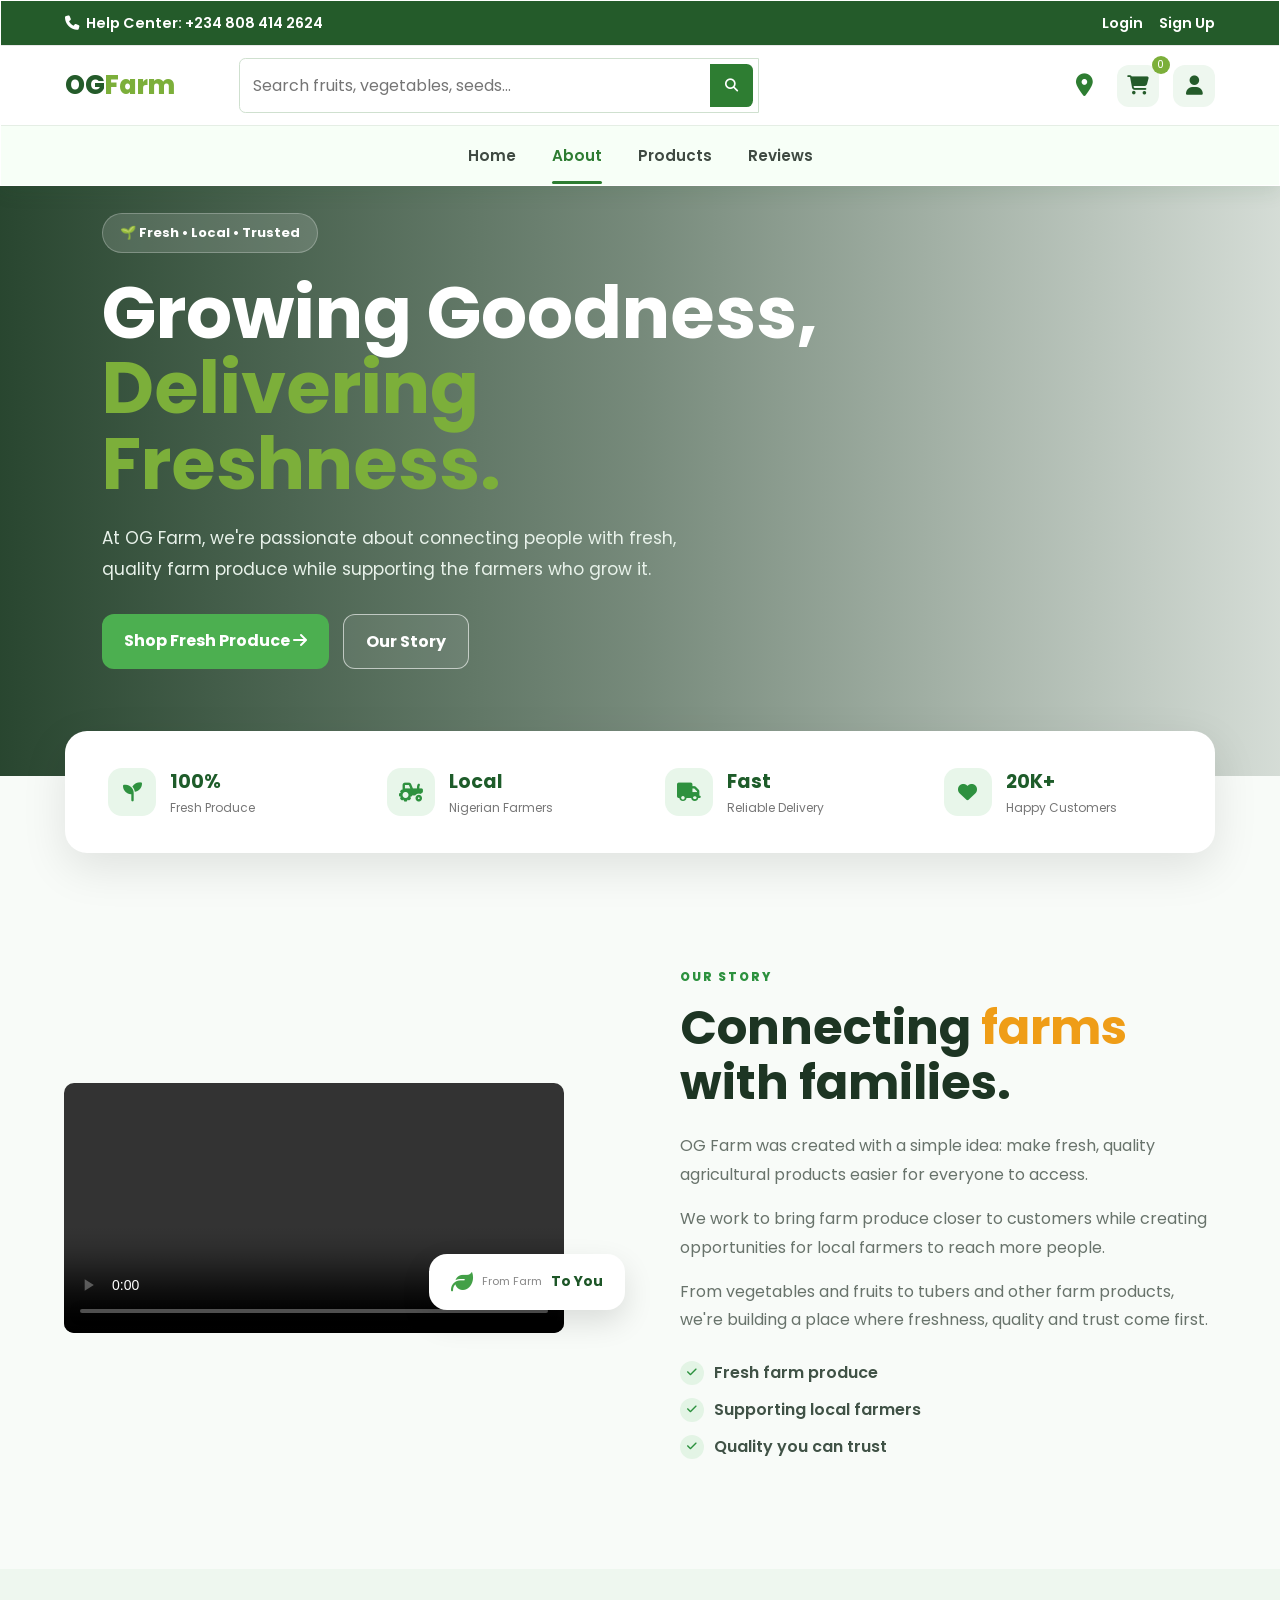
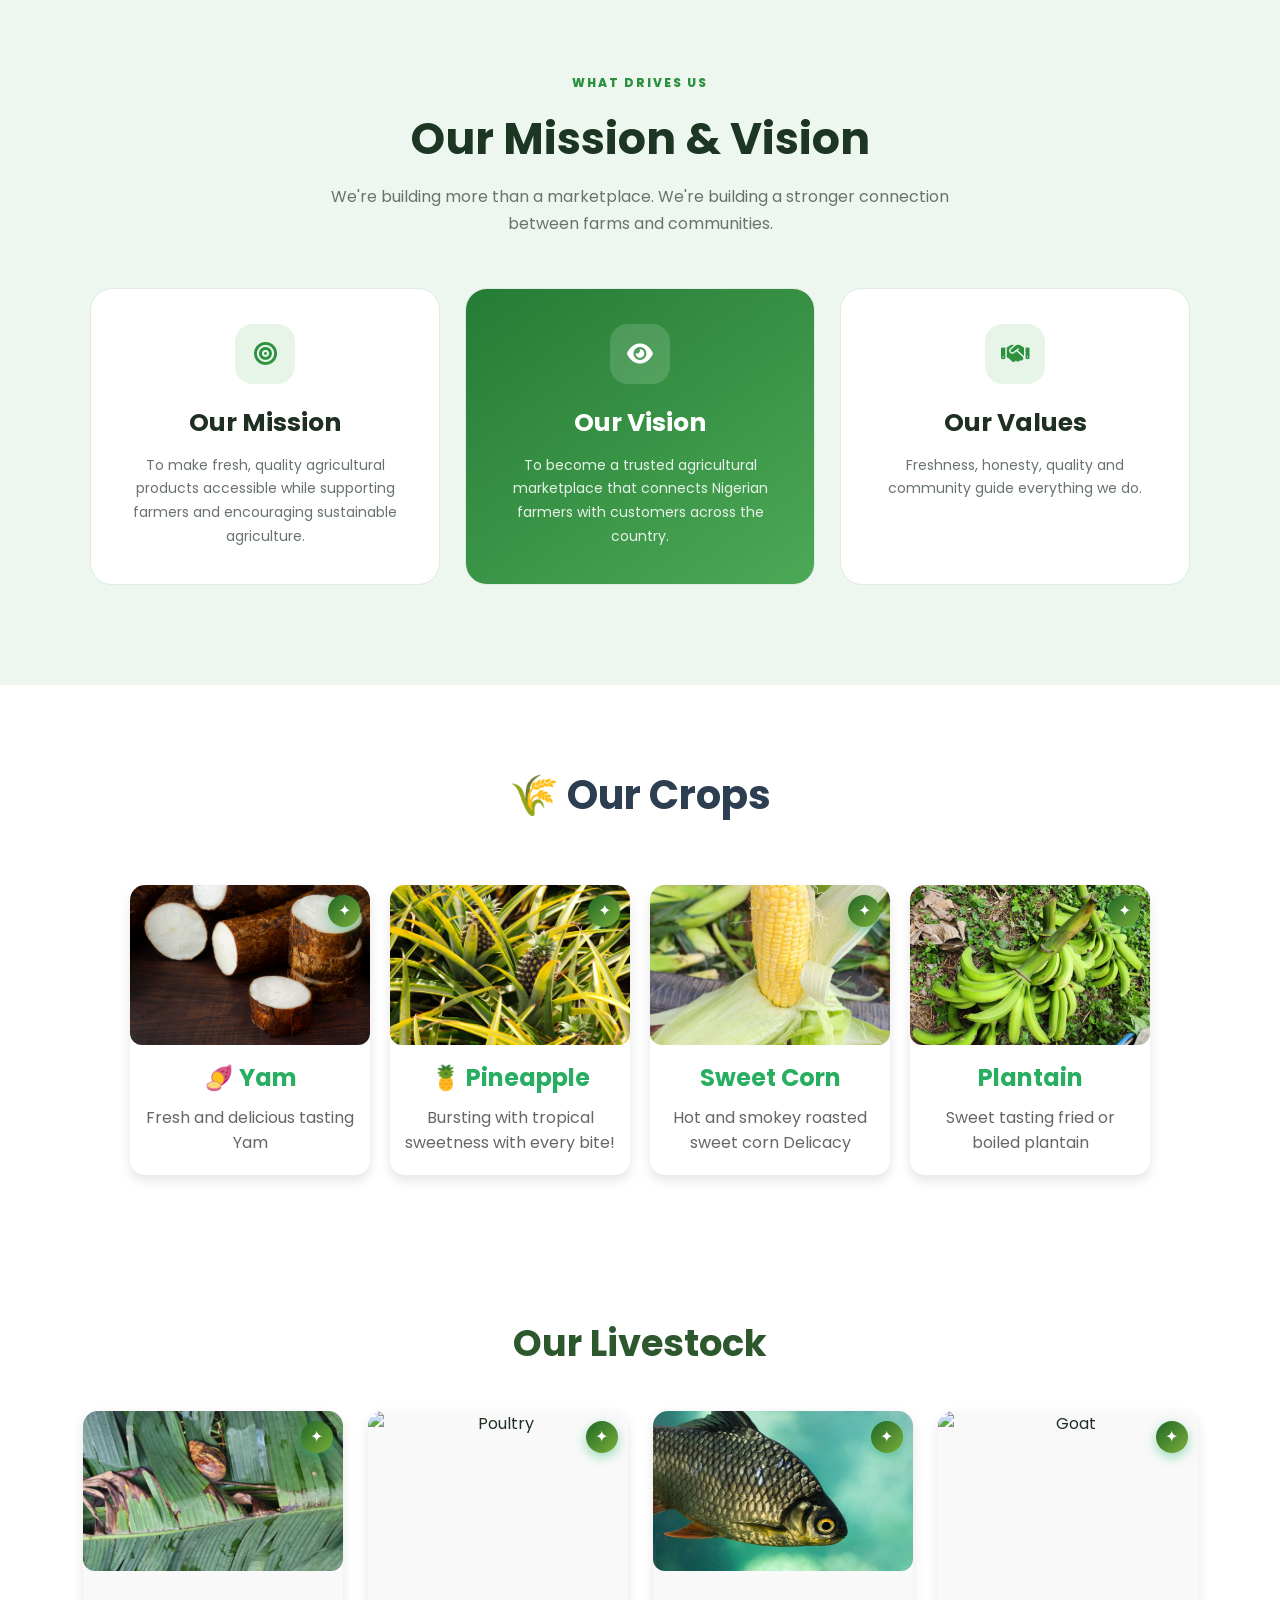
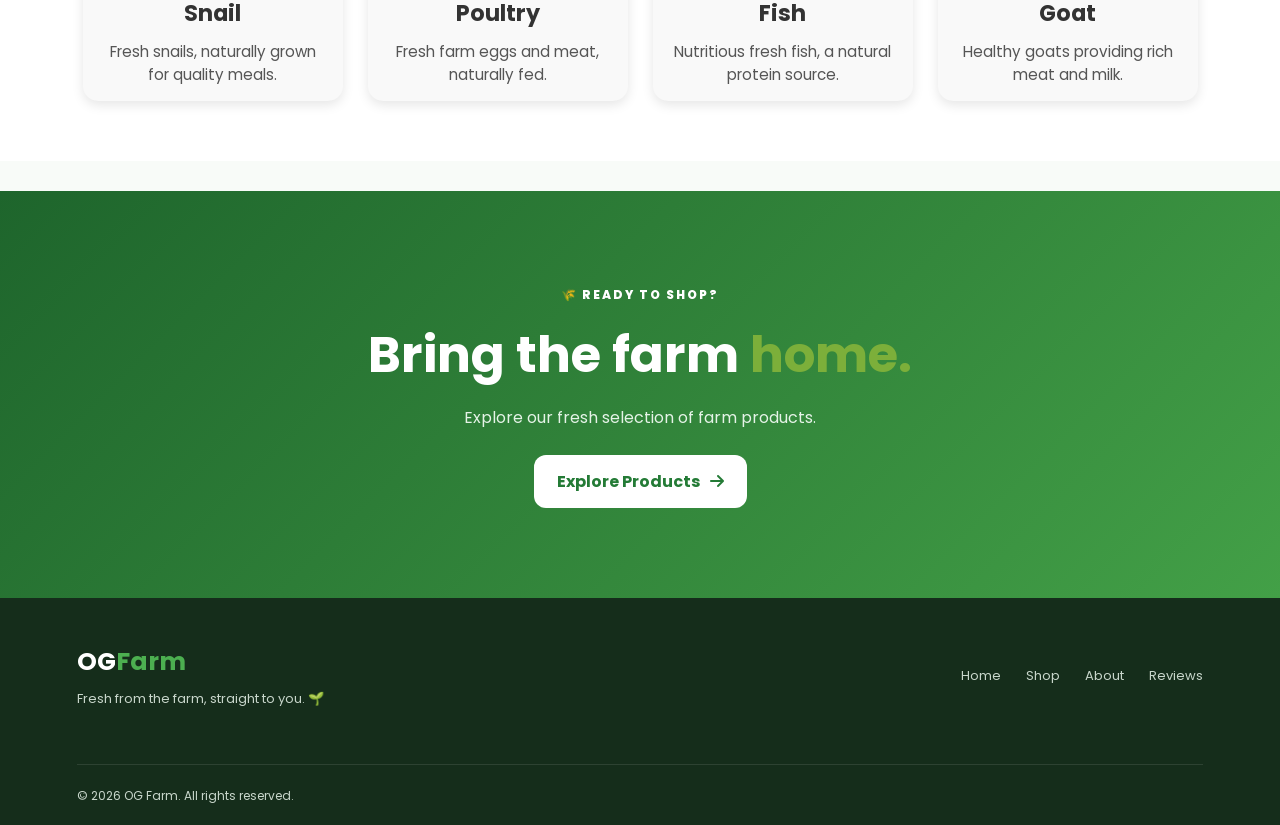
==== commit 4f05a572: "improving overall pages" ====
--- a/About.html
+++ b/About.html
@@ -1,4 +1,4 @@
-a<!DOCTYPE html>
+<!DOCTYPE html>
 <html lang="en">
 <head>
     <meta charset="UTF-8">
@@ -26,6 +26,7 @@
         rel="stylesheet"
         href="About.css"
     >
+    <link rel="stylesheet" href="navigation.css">
 </head>
 <body>
 
@@ -67,9 +68,9 @@
           
             </div>
 
-            <a href="#">Login</a>
-
-            <a href="#">Sign Up</a>
+            <a href="./login.html">Login</a>
+
+            <a href="./register.html">Sign Up</a>
 
         </div>
 
@@ -132,26 +133,20 @@
 
 </a>
 
-            </a>
-
-            <a href="#" class="account">
+            <a href="login.html" class="account" aria-label="Log in or manage your account">
                 <i class="fa-solid fa-user"></i>
             </a>
 
         </div>
 
-    </div>
-
-
+        <button class="nav-toggle" type="button" aria-label="Toggle navigation" aria-expanded="false"><i class="fa-solid fa-bars"></i></button>
+    </div>
     <!-- Navigation -->
-    <nav class="navbar">
-        <a href="./index.html">Home</a>
-        <a href="./About.html" class="active">About</a>
-        <a href="./product.html">Products</a>
-        <a href="./cart.html">My Cart</a>
-        <a href="./checkout.html">Checkout</a>
-        <a href="./Reviews.html">Reviews</a>
-
+    <nav class="navbar" aria-label="Primary navigation">
+        <a href="index.html">Home</a>
+        <a href="About.html" class="active" aria-current="page">About</a>
+        <a href="product.html">Products</a>
+        <a href="Reviews.html">Reviews</a>
     </nav>
 
 </header>
@@ -792,7 +787,7 @@
                 About
             </a>
 
-            <a href="Review.html">
+            <a href="Reviews.html">
                 Reviews
             </a>
 
@@ -811,5 +806,6 @@
 </body>
 </html>
 <script src="about.js"></script>
+<script src="navigation.js"></script>
 </body>
-</html>+</html>
--- a/About.css
+++ b/About.css
@@ -98,7 +98,7 @@
 }
 
 .logo span{
-    color:orange; 
+    color:#7caf3a;
 }
 
 
@@ -502,7 +502,7 @@
 
     align-items: center;
 
-    padding: 80px 8%;
+    padding: 0 8% 80px;
 
     background:
         linear-gradient(
@@ -562,7 +562,7 @@
 
 .hero-content h1 span {
 
-    color: #ffc857;
+    color: #7caf3a;
 
     display: block;
 }
@@ -1327,7 +1327,7 @@
 
 .about-cta h2 strong {
 
-    color: #ffd05a;
+    color: #7caf3a;
 }
 
 
@@ -1367,7 +1367,7 @@
 
     transform: translateY(-3px);
 
-    background: #fff8e7;
+    background: #eef7ef;
 }
 
 
@@ -1795,7 +1795,7 @@
     bottom: 0;
     width: 0%;
     height: 3px;
-    background: linear-gradient(90deg, #f7d200, #ff8c00);
+    background: linear-gradient(90deg, #2e7d32, #7caf3a);
     border-radius: 3px;
     transition: width 0.3s ease;
 }
@@ -1805,7 +1805,7 @@
 }
 
 .nav-links a:hover {
-    color: #ffeb3b;
+    color: #7caf3a;
 }
 
 /* Hamburger Menu */
@@ -2193,7 +2193,7 @@
     justify-content: center;
     width: 32px;
     height: 32px;
-    background: linear-gradient(135deg, #07b25e, #f7d200);
+    background: linear-gradient(135deg, #1f6725, #7caf3a);
     color: #ffffff;
     font-size: 16px;
     border-radius: 50%;
@@ -2337,7 +2337,7 @@
     left: 0;
     width: 100%;
     height: 4px;
-    background: linear-gradient(90deg, #07b25e, #f7d200, #ff8c00);
+    background: linear-gradient(90deg, #1f6725, #2e7d32, #7caf3a);
     transform: scaleX(0);
     transform-origin: left;
     transition: transform 0.4s ease;
@@ -2361,7 +2361,7 @@
     border-radius: 20px;
     margin-bottom: 20px;
     color: #ffffff;
-    background: linear-gradient(135deg, #07a64a, #f7d200);
+    background: linear-gradient(135deg, #1f6725, #7caf3a);
     box-shadow: 0 8px 20px -6px rgba(7, 178, 94, 0.4);
     transition: transform 0.35s ease;
   }
@@ -2625,4 +2625,4 @@
 
 html{
   scroll-behavior: smooth;
-}+}
--- a/About.css
+++ b/About.css
@@ -98,7 +98,7 @@
 }
 
 .logo span{
-    color:orange; 
+    color:#7caf3a;
 }
 
 
@@ -502,7 +502,7 @@
 
     align-items: center;
 
-    padding: 80px 8%;
+    padding: 0 8% 80px;
 
     background:
         linear-gradient(
@@ -562,7 +562,7 @@
 
 .hero-content h1 span {
 
-    color: #ffc857;
+    color: #7caf3a;
 
     display: block;
 }
@@ -1327,7 +1327,7 @@
 
 .about-cta h2 strong {
 
-    color: #ffd05a;
+    color: #7caf3a;
 }
 
 
@@ -1367,7 +1367,7 @@
 
     transform: translateY(-3px);
 
-    background: #fff8e7;
+    background: #eef7ef;
 }
 
 
@@ -1795,7 +1795,7 @@
     bottom: 0;
     width: 0%;
     height: 3px;
-    background: linear-gradient(90deg, #f7d200, #ff8c00);
+    background: linear-gradient(90deg, #2e7d32, #7caf3a);
     border-radius: 3px;
     transition: width 0.3s ease;
 }
@@ -1805,7 +1805,7 @@
 }
 
 .nav-links a:hover {
-    color: #ffeb3b;
+    color: #7caf3a;
 }
 
 /* Hamburger Menu */
@@ -2193,7 +2193,7 @@
     justify-content: center;
     width: 32px;
     height: 32px;
-    background: linear-gradient(135deg, #07b25e, #f7d200);
+    background: linear-gradient(135deg, #1f6725, #7caf3a);
     color: #ffffff;
     font-size: 16px;
     border-radius: 50%;
@@ -2337,7 +2337,7 @@
     left: 0;
     width: 100%;
     height: 4px;
-    background: linear-gradient(90deg, #07b25e, #f7d200, #ff8c00);
+    background: linear-gradient(90deg, #1f6725, #2e7d32, #7caf3a);
     transform: scaleX(0);
     transform-origin: left;
     transition: transform 0.4s ease;
@@ -2361,7 +2361,7 @@
     border-radius: 20px;
     margin-bottom: 20px;
     color: #ffffff;
-    background: linear-gradient(135deg, #07a64a, #f7d200);
+    background: linear-gradient(135deg, #1f6725, #7caf3a);
     box-shadow: 0 8px 20px -6px rgba(7, 178, 94, 0.4);
     transition: transform 0.35s ease;
   }
@@ -2625,4 +2625,4 @@
 
 html{
   scroll-behavior: smooth;
-}+}
--- a/navigation.css
+++ b/navigation.css
@@ -0,0 +1,171 @@
+@import url('https://fonts.googleapis.com/css2?family=Poppins:ital,wght@0,400;0,500;0,600;0,700;0,800;1,400;1,500&display=swap');
+
+/* Shared site foundation. Loaded after each page stylesheet to keep every page aligned. */
+:root {
+    --site-font: "Poppins", sans-serif;
+    --farm-green-dark: #1f6725;
+    --farm-green: #2e7d32;
+    --farm-green-light: #7caf3a;
+    --farm-green-soft: #e8f5e9;
+}
+
+html,
+body {
+    margin: 0;
+    padding: 0;
+}
+
+body,
+body :not(i) {
+    font-family: var(--site-font) !important;
+}
+
+/* Shared site navigation. The index header is the visual source of truth. */
+.product-header {
+    position: sticky;
+    top: 0;
+    z-index: 1000;
+    width: 100%;
+    background: #fff;
+    box-shadow: 0 6px 18px rgba(31, 91, 43, .10);
+}
+
+.product-header .top-bar {
+    display: flex;
+    align-items: center;
+    justify-content: space-between;
+    min-height: 38px;
+    padding: .35rem 5%;
+    background: #245b2a;
+    color: #fff;
+    font-size: .8rem;
+}
+
+.product-header .help-center,
+.product-header .top-right,
+.product-header .country-select,
+.product-header .main-header,
+.product-header .delivery,
+.product-header .header-icons {
+    display: flex;
+    align-items: center;
+}
+
+.product-header .top-right { gap: 1rem; }
+.product-header .top-right a { color: #fff; text-decoration: none; font-weight: 600; }
+.product-header .top-right a:hover { color: #d7f5d8; }
+.product-header .location-select { display: none !important; }
+.product-header .help-center {
+    gap: .45rem;
+    color: #fff;
+    font-weight: 600;
+}
+.product-header .help-center i { color: #fff; }
+
+.product-header .main-header {
+    position: relative;
+    min-height: 76px;
+    gap: 1.5rem;
+    padding: .75rem 5%;
+}
+.product-header .logo { flex: 0 0 auto; }
+.product-header .logo a { color: #245b2a; font-size: 1.6rem; font-weight: 800; text-decoration: none; }
+.product-header .logo span { color: #7caf3a; }
+.product-header .search-box { display: flex; flex: 1 1 320px; max-width: 520px; }
+.product-header .search-box input { min-width: 0; width: 100%; padding: .65rem .8rem; border: 1px solid #cfe0cf; border-radius: .4rem 0 0 .4rem; }
+.product-header .search-box button { border: 0; padding: 0 .9rem; border-radius: 0 .4rem .4rem 0; background: #2e7d32; color: #fff; cursor: pointer; }
+.product-header .delivery { margin-left: auto; gap: .5rem; color: #245b2a; }
+.product-header .delivery-select small { display: block; }
+.product-header .location-dropdowns { display: flex; gap: .35rem; }
+.product-header .location-dropdowns select { max-width: 105px; border: 0; background: transparent; color: #3f4a42; font-size: .76rem; }
+.product-header .header-icons { gap: .9rem; }
+.product-header .header-icons a { position: relative; color: #245b2a; font-size: 1.2rem; transition: color .2s ease, transform .2s ease; }
+.product-header .header-icons a:hover,
+.product-header .header-icons a.active { color: #2e7d32; transform: translateY(-1px); }
+.product-header .cart-count { position: absolute; top: -.55rem; right: -.7rem; min-width: 1.15rem; padding: .05rem .25rem; border-radius: 99px; background: #7caf3a; color: #fff; font-size: .67rem; line-height: 1.05rem; text-align: center; }
+.product-header .navbar {
+    position: relative;
+    display: flex;
+    justify-content: center;
+    align-items: center;
+    gap: 2.25rem;
+    min-height: 58px;
+    margin: 0;
+    padding: 0 1.5rem;
+    background: #f7fff7;
+    border-top: 1px solid #e5eee5;
+}
+
+.product-header .navbar a {
+    color: #3f4a42;
+    font-size: .95rem;
+    font-weight: 600;
+    line-height: 58px;
+    text-decoration: none;
+    position: relative;
+    transition: color .2s ease;
+}
+
+.product-header .navbar a::after {
+    content: "";
+    position: absolute;
+    right: 0;
+    bottom: 9px;
+    left: 0;
+    height: 3px;
+    width: auto;
+    background: #2e7d32;
+    border-radius: 99px;
+    transform: scaleX(0);
+    transform-origin: center;
+    transition: transform .2s ease;
+}
+
+.product-header .navbar a:hover,
+.product-header .navbar a.active { color: #2e7d32; }
+.product-header .navbar a:hover::after,
+.product-header .navbar a.active::after { transform: scaleX(1); }
+
+.nav-toggle {
+    display: none;
+    border: 0;
+    background: transparent;
+    color: #245b2a;
+    cursor: pointer;
+    font-size: 1.35rem;
+    padding: .5rem;
+}
+
+@media (max-width: 768px) {
+    .product-header .top-bar { flex-wrap: wrap; gap: .35rem .75rem; padding: .35rem 4%; }
+    .product-header .help-center { display: flex; font-size: .74rem; }
+    .product-header .top-right { margin-left: auto; }
+    .product-header .main-header { min-height: 64px; gap: .75rem; padding: .65rem 4%; }
+    .product-header .search-box,
+    .product-header .delivery { display: none; }
+    .product-header .header-icons { margin-left: auto; margin-right: 2.4rem; }
+    .nav-toggle { display: inline-flex; align-items: center; justify-content: center; position: absolute; top: 50%; right: 4%; z-index: 1002; transform: translateY(-50%); color: #245b2a; }
+    .product-header .navbar {
+        display: none;
+        position: absolute;
+        top: 100%;
+        right: 0;
+        left: 0;
+        z-index: 1001;
+        min-height: 0;
+        padding: .75rem 5%;
+        flex-direction: column;
+        align-items: stretch;
+        gap: 0;
+        background: #fff;
+        border-top: 1px solid #e5eee5;
+        border-bottom: 1px solid #e5eee5;
+        box-shadow: 0 12px 20px rgba(31, 91, 43, .12);
+    }
+    .product-header .navbar.open { display: flex; }
+    .product-header .navbar a { line-height: 1.2; padding: .85rem .25rem; }
+    .product-header .navbar a::after { bottom: .55rem; }
+
+    /* Override the legacy Reviews mobile header rule that hid the cart icon. */
+    .product-header .header-icons a:first-child { display: inline-flex; }
+}
